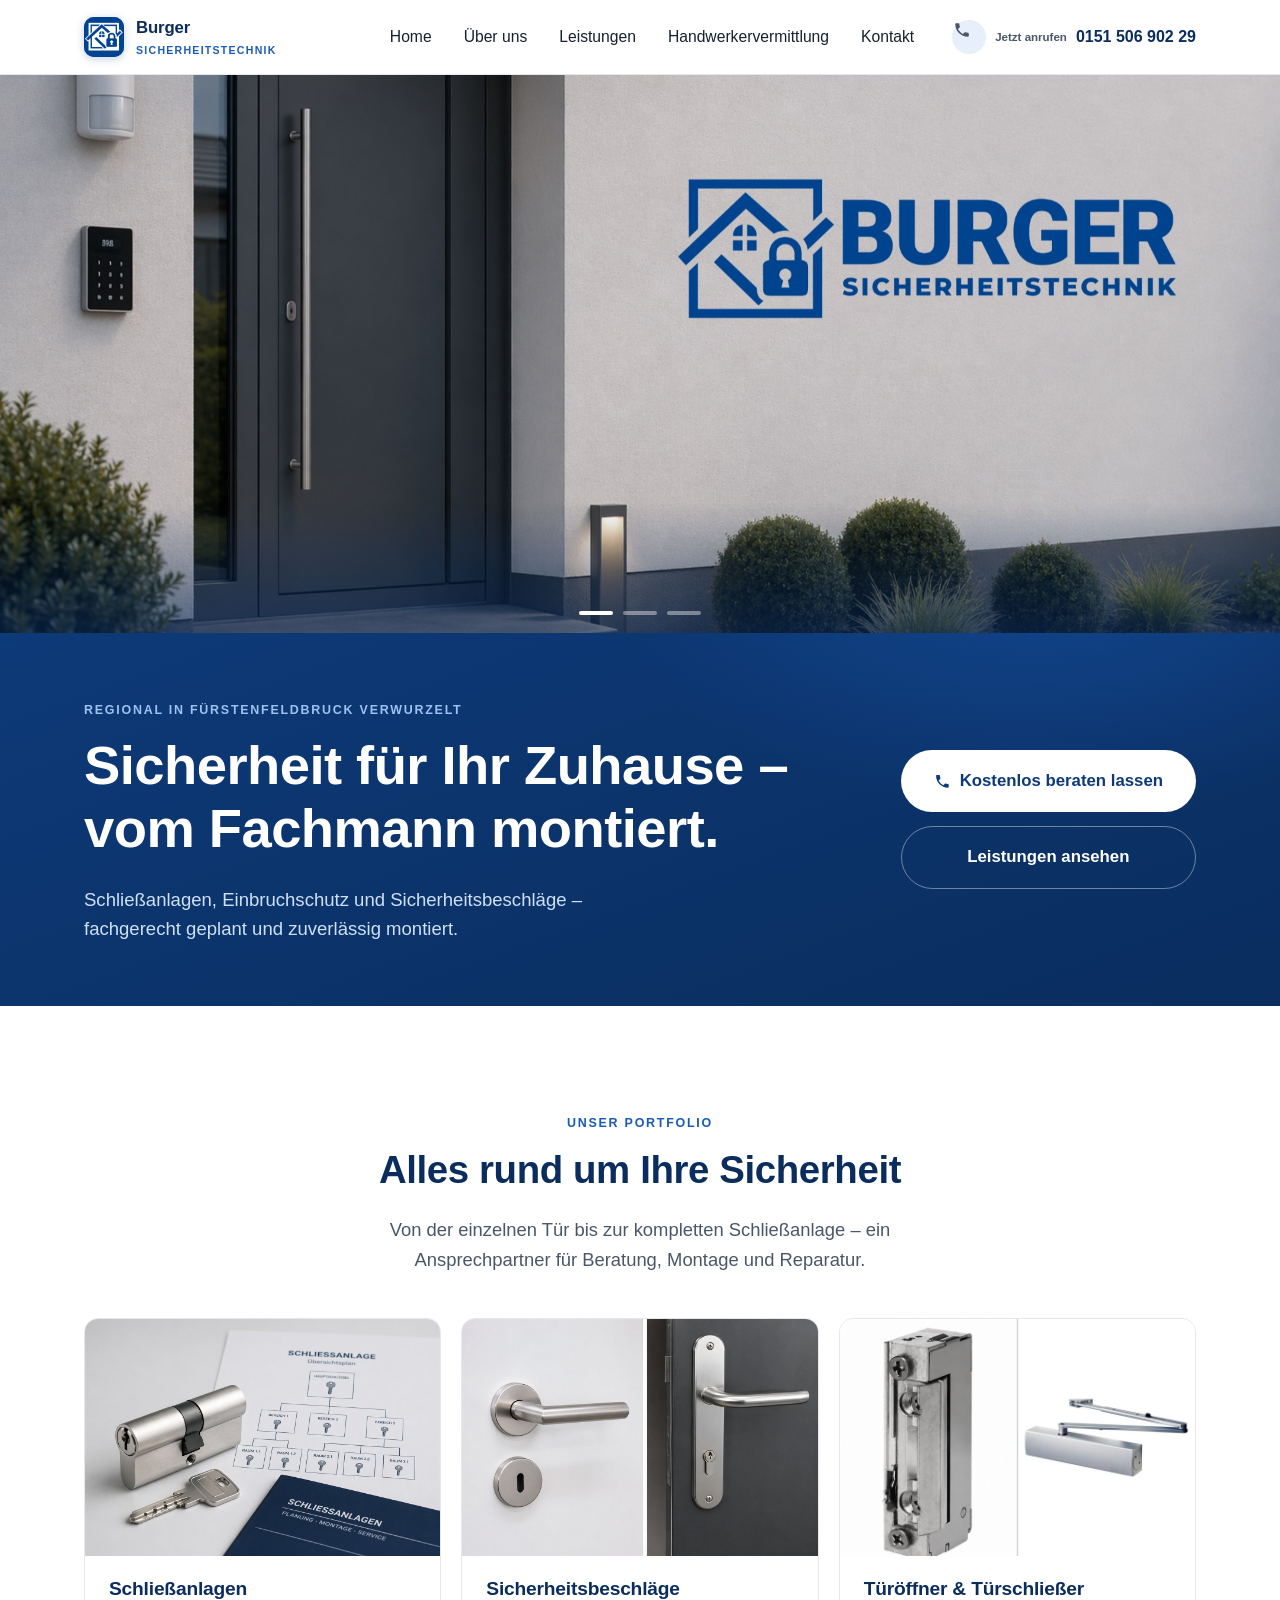
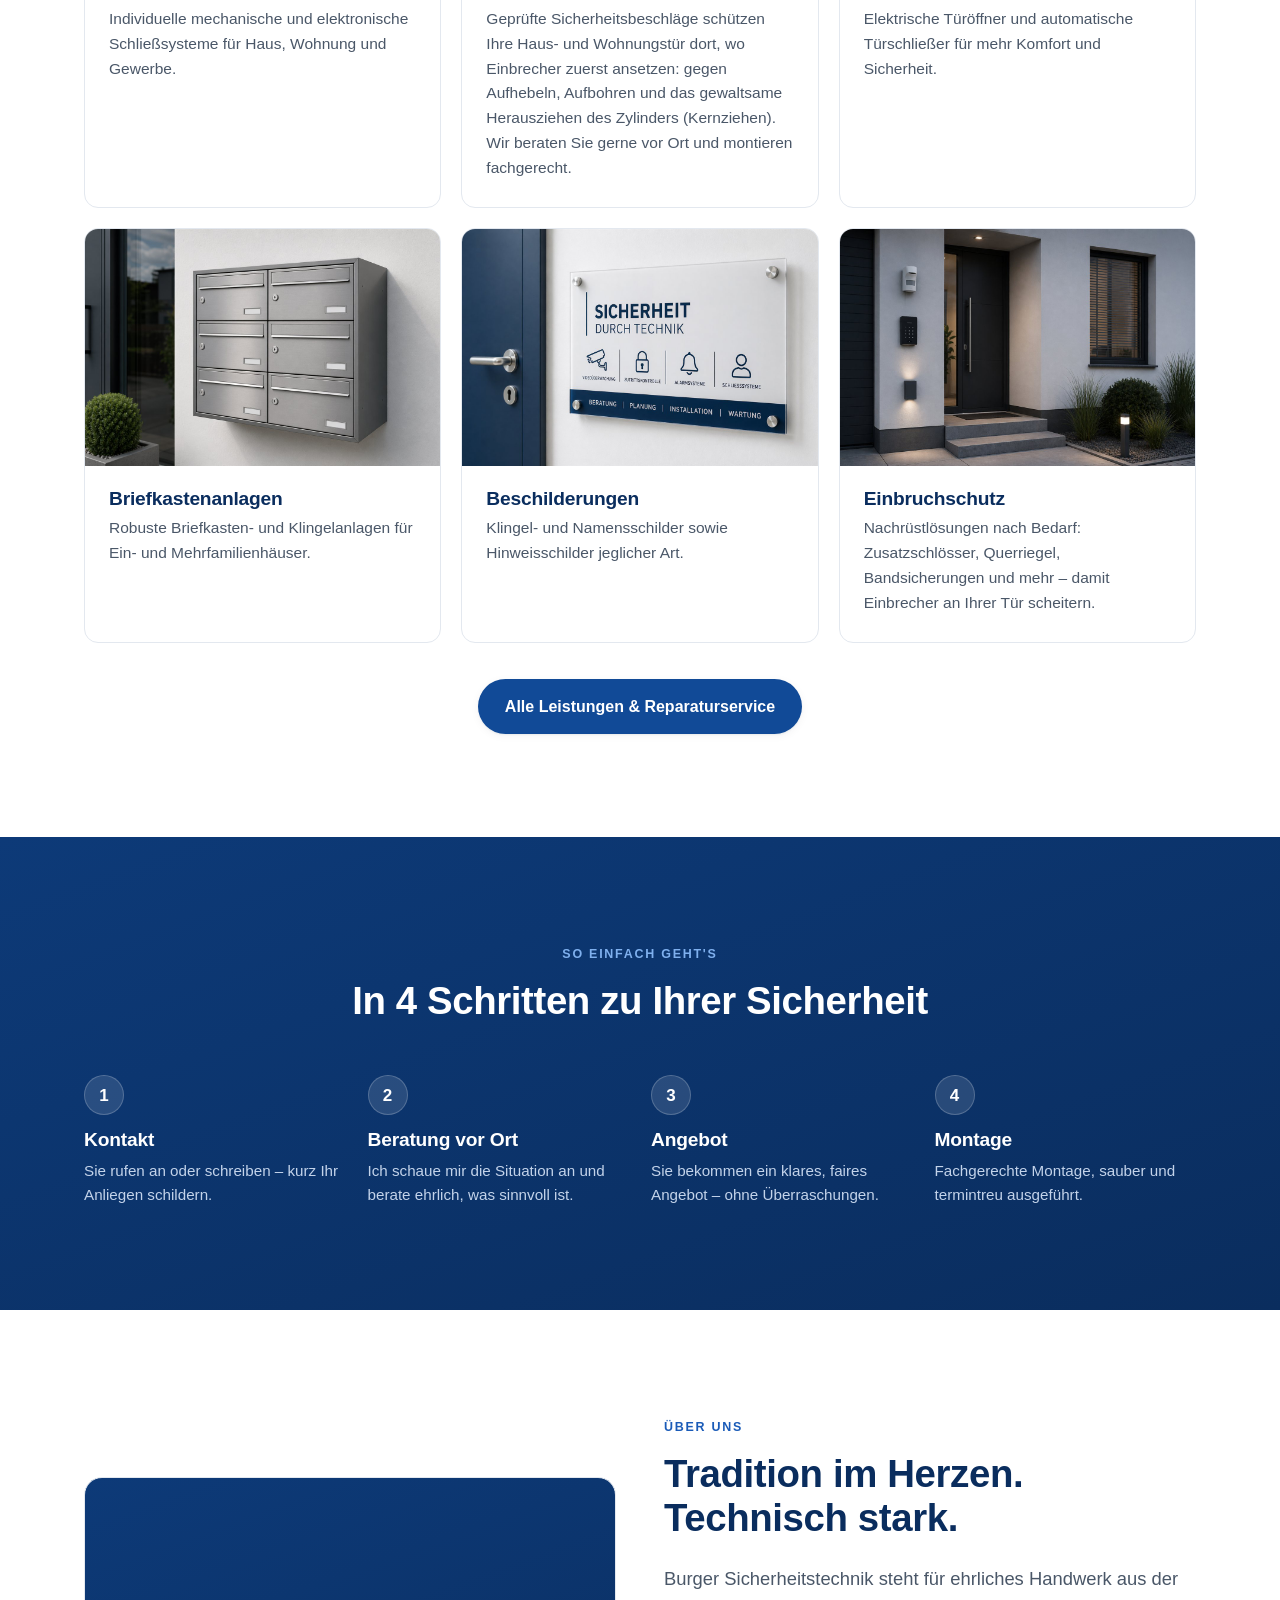
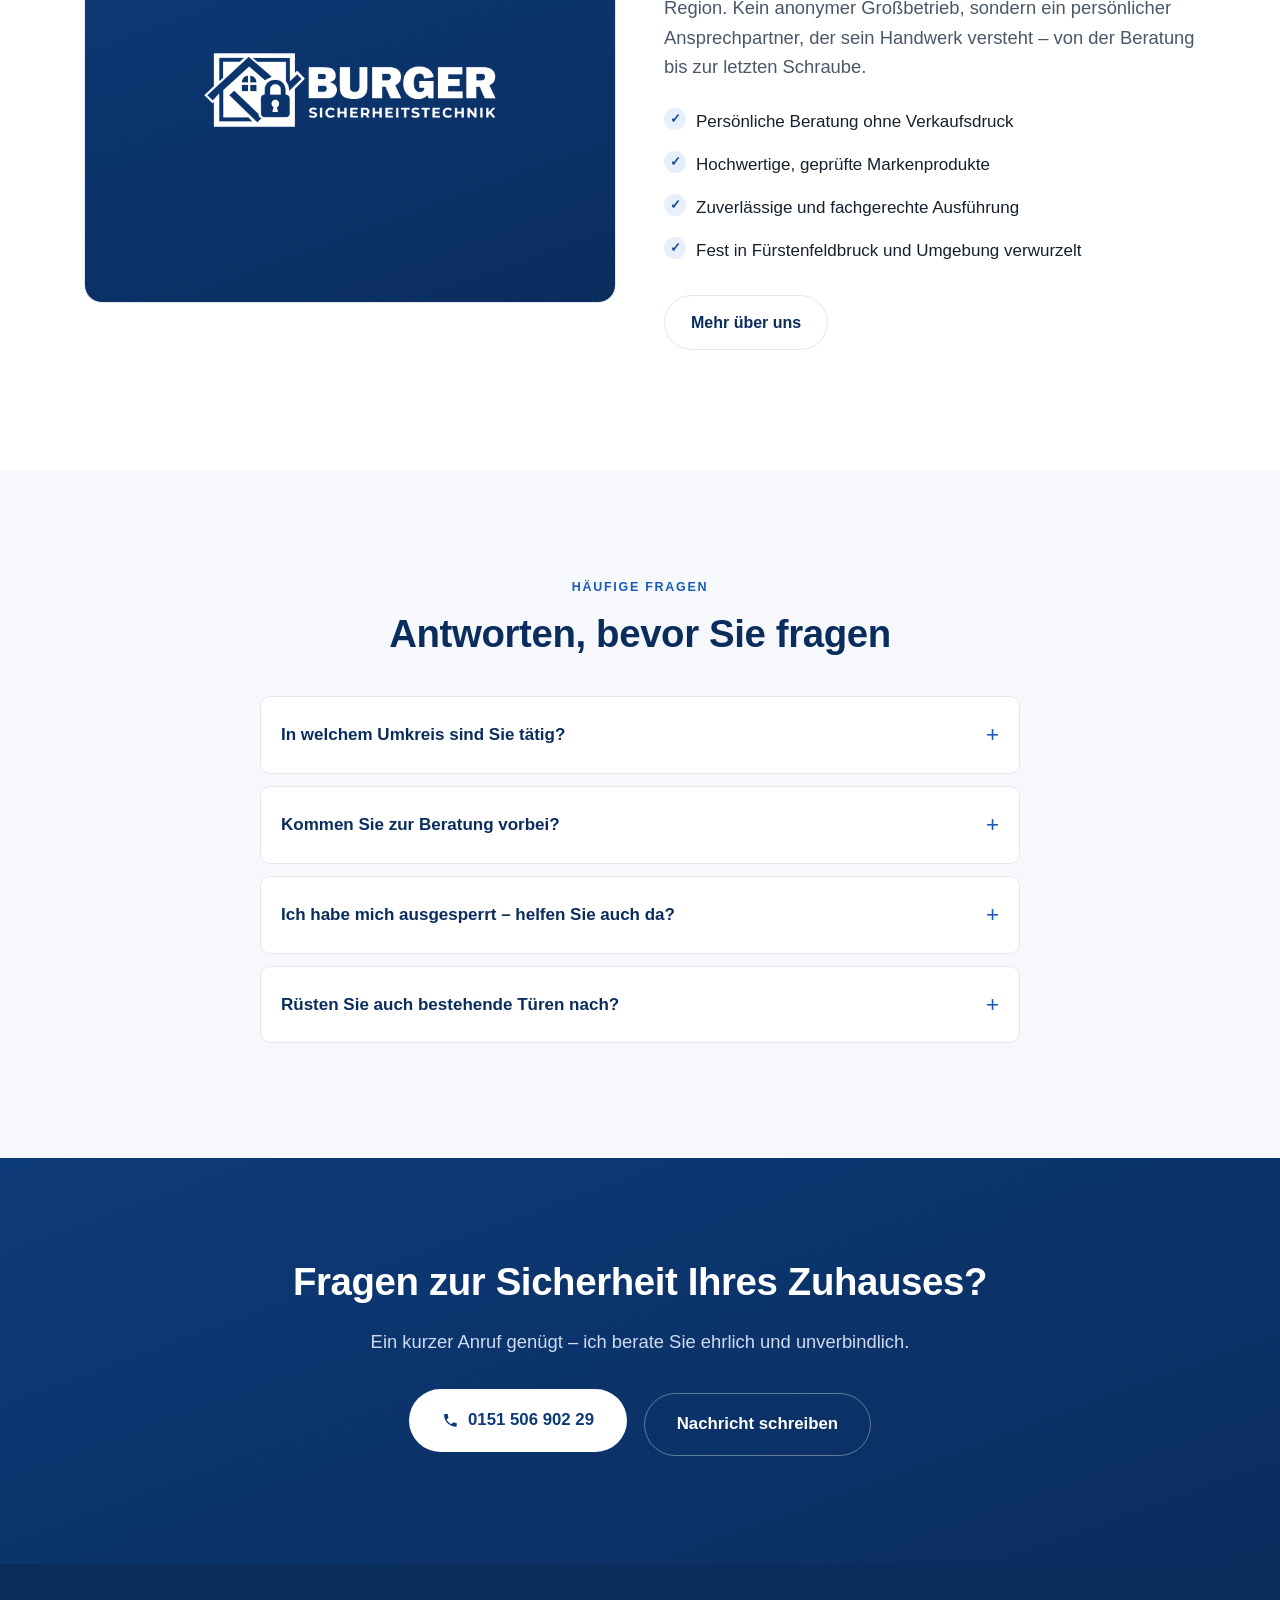
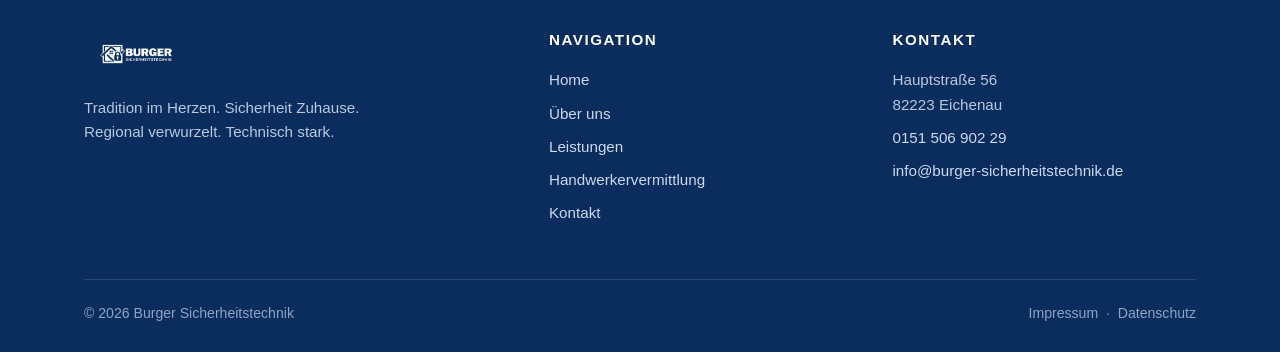
==== index.html @ 75fb3bda "CSS-Cache-Buster (?v=2) auf allen Seiten; ungenutzte Mobil-Hero-Crops entfernt Co-Authored-By: Claud" ====
<!doctype html>
<html lang="de">
<head>
  <meta charset="utf-8">
  <meta name="viewport" content="width=device-width, initial-scale=1">
  <title>Burger Sicherheitstechnik – Schließanlagen &amp; Einbruchschutz in Fürstenfeldbruck</title>
  <meta name="description" content="Ihr Fachbetrieb für Sicherheitstechnik in Fürstenfeldbruck & Umgebung: Schließanlagen, Sicherheitsbeschläge, Einbruchschutz, Türöffner, Briefkästen. Fachgerechte Montage & Reparatur.">
  <link rel="stylesheet" href="css/style.css?v=2">
  <link rel="icon" href="img/favicon.svg" type="image/svg+xml">
  <link rel="apple-touch-icon" href="img/logo/logo-cropped.jpg">

  <!-- Lokales SEO: Google versteht so, dass es ein Handwerksbetrieb in Eichenau ist -->
  <script type="application/ld+json">
  {
    "@context": "https://schema.org",
    "@type": "Locksmith",
    "name": "Burger Sicherheitstechnik",
    "image": "https://burger-sicherheitstechnik.de/img/logo/logo-cropped.jpg",
    "url": "https://burger-sicherheitstechnik.de",
    "telephone": "+4915150690229",
    "email": "info@burger-sicherheitstechnik.de",
    "address": {
      "@type": "PostalAddress",
      "streetAddress": "Hauptstraße 56",
      "postalCode": "82223",
      "addressLocality": "Eichenau",
      "addressRegion": "Bayern",
      "addressCountry": "DE"
    },
    "areaServed": "Eichenau, Fürstenfeldbruck, München-West",
    "description": "Fachbetrieb für Sicherheitstechnik, Schließanlagen und Einbruchschutz."
  }
  </script>
</head>
<body>

<!-- ===================== HEADER ===================== -->
<header class="header">
  <div class="wrap header__inner">
    <a href="index.html" class="brand" aria-label="Burger Sicherheitstechnik – Startseite">
      <span class="brand__mark"><img src="img/logo/logo-cropped.jpg" alt="" width="40" height="40"></span>
      <span>Burger<small>Sicherheitstechnik</small></span>
    </a>

    <nav class="nav" id="nav">
      <a href="index.html">Home</a>
      <a href="ueber-uns.html">Über uns</a>
      <a href="leistungen.html">Leistungen</a>
      <a href="handwerkervermittlung.html">Handwerkervermittlung</a>
      <a href="kontakt.html">Kontakt</a>
    </nav>

    <div class="header__cta">
      <a href="tel:+4915150690229" class="phone">
        <span class="phone__ico"><svg viewBox="0 0 24 24" width="1em" height="1em" fill="currentColor" aria-hidden="true" style="vertical-align:-.14em"><path d="M6.6 10.8c1.4 2.8 3.8 5.1 6.6 6.6l2.2-2.2c.3-.3.7-.4 1-.2 1.1.4 2.3.6 3.6.6.6 0 1 .4 1 1V20c0 .6-.4 1-1 1C10.6 21 3 13.4 3 4c0-.6.4-1 1-1h3.5c.6 0 1 .4 1 1 0 1.2.2 2.4.6 3.6.1.4 0 .8-.2 1L6.6 10.8z"/></svg></span>
        <span>Jetzt anrufen<br></span>
        <span style="color:var(--blue-900);font-size:1rem;">0151 506 902 29</span>
      </a>
      <button class="burger" id="burger" aria-label="Menü öffnen" aria-expanded="false">
        <span></span><span></span><span></span>
      </button>
    </div>
  </div>
</header>

<!-- ===================== HERO: Bild-Band (volle Breite) + blauer Balken ===================== -->
<section class="hero-band" aria-label="Sicherheitstechnik – Bildergalerie">
  <div class="hero-slider">
    <div class="hero-slider__track">
      <div class="hero-slider__slide hero-slider__slide--1 is-active" role="img" aria-label="Moderne Haustür mit Alarmanlage und Zugangscode"></div>
      <div class="hero-slider__slide hero-slider__slide--2" role="img" aria-label="Sicherheit durch Technik – Zutrittskontrolle"></div>
      <div class="hero-slider__slide hero-slider__slide--3" role="img" aria-label="Überwachungskamera und Türsprechanlage am Hauseingang"></div>
    </div>
    <div class="hero-slider__dots" aria-label="Bildauswahl">
      <button class="is-active" type="button" aria-label="Bild 1 anzeigen"></button>
      <button type="button" aria-label="Bild 2 anzeigen"></button>
      <button type="button" aria-label="Bild 3 anzeigen"></button>
    </div>
  </div>
</section>

<section class="hero-bar">
  <div class="wrap hero-bar__inner">
    <div class="hero-bar__main">
      <span class="eyebrow">Regional in Fürstenfeldbruck verwurzelt</span>
      <h1>Sicherheit für Ihr Zuhause – vom Fachmann montiert.</h1>
      <p class="hero-bar__lead">Schließanlagen, Einbruchschutz und Sicherheitsbeschläge – fachgerecht geplant und zuverlässig montiert.</p>
    </div>
    <div class="hero-bar__side">
      <a href="tel:+4915150690229" class="btn btn--white btn--lg"><svg viewBox="0 0 24 24" width="1em" height="1em" fill="currentColor" aria-hidden="true" style="vertical-align:-.14em"><path d="M6.6 10.8c1.4 2.8 3.8 5.1 6.6 6.6l2.2-2.2c.3-.3.7-.4 1-.2 1.1.4 2.3.6 3.6.6.6 0 1 .4 1 1V20c0 .6-.4 1-1 1C10.6 21 3 13.4 3 4c0-.6.4-1 1-1h3.5c.6 0 1 .4 1 1 0 1.2.2 2.4.6 3.6.1.4 0 .8-.2 1L6.6 10.8z"/></svg>Kostenlos beraten lassen</a>
      <a href="leistungen.html" class="btn btn--ghost btn--lg" style="color:#fff;border-color:rgba(255,255,255,.4);">Leistungen ansehen</a>
    </div>
  </div>
</section>

<!-- ===================== LEISTUNGEN ===================== -->
<section class="section" id="leistungen">
  <div class="wrap">
    <div class="center reveal">
      <span class="eyebrow">Unser Portfolio</span>
      <h2>Alles rund um Ihre Sicherheit</h2>
      <p class="lead">Von der einzelnen Tür bis zur kompletten Schließanlage – ein Ansprechpartner für Beratung, Montage und Reparatur.</p>
    </div>

    <div class="grid grid--3 reveal-grid" style="margin-top:44px;">
      <a class="pcard" href="leistungen.html">
        <div class="pcard__media"><img src="img/produkte/schliessanlagen.jpg" alt="Schließzylinder mit Schlüssel und Schließplan" loading="lazy"></div>
        <div class="pcard__body"><h3>Schließanlagen</h3><p>Individuelle mechanische und elektronische Schließsysteme für Haus, Wohnung und Gewerbe.</p></div>
      </a>
      <a class="pcard" href="leistungen.html">
        <div class="pcard__media"><img src="img/produkte/beschlaege.jpg" alt="Geprüfter Sicherheitsbeschlag an einer Tür" loading="lazy"></div>
        <div class="pcard__body"><h3>Sicherheitsbeschläge</h3><p>Geprüfte Sicherheitsbeschläge schützen Ihre Haus- und Wohnungstür dort, wo Einbrecher zuerst ansetzen: gegen Aufhebeln, Aufbohren und das gewaltsame Herausziehen des Zylinders (Kernziehen). Wir beraten Sie gerne vor Ort und montieren fachgerecht.</p></div>
      </a>
      <a class="pcard" href="leistungen.html">
        <div class="pcard__media"><img src="img/produkte/tueroeffner.jpg?v=2" alt="Elektrischer Türöffner und Türschließer" loading="lazy"></div>
        <div class="pcard__body"><h3>Türöffner &amp; Türschließer</h3><p>Elektrische Türöffner und automatische Türschließer für mehr Komfort und Sicherheit.</p></div>
      </a>
      <a class="pcard" href="leistungen.html">
        <div class="pcard__media"><img src="img/produkte/briefkaesten.jpg" alt="Briefkastenanlage" loading="lazy"></div>
        <div class="pcard__body"><h3>Briefkastenanlagen</h3><p>Robuste Briefkasten- und Klingelanlagen für Ein- und Mehrfamilienhäuser.</p></div>
      </a>
      <a class="pcard" href="leistungen.html">
        <div class="pcard__media"><img src="img/produkte/beschilderungen.jpg" alt="Klingel- und Namensschilder" loading="lazy"></div>
        <div class="pcard__body"><h3>Beschilderungen</h3><p>Klingel- und Namensschilder sowie Hinweisschilder jeglicher Art.</p></div>
      </a>
      <a class="pcard" href="leistungen.html">
        <div class="pcard__media"><img src="img/produkte/einbruchschutz.jpg" alt="Einbruchschutz-Nachrüstung an einer Tür" loading="lazy"></div>
        <div class="pcard__body"><h3>Einbruchschutz</h3><p>Nachrüstlösungen nach Bedarf: Zusatzschlösser, Querriegel, Bandsicherungen und mehr – damit Einbrecher an Ihrer Tür scheitern.</p></div>
      </a>
    </div>

    <div class="center" style="margin-top:36px;">
      <a href="leistungen.html" class="btn btn--primary">Alle Leistungen &amp; Reparaturservice</a>
    </div>
  </div>
</section>

<!-- ===================== ABLAUF ===================== -->
<section class="section section--blue">
  <div class="wrap">
    <div class="center reveal">
      <span class="eyebrow">So einfach geht's</span>
      <h2>In 4 Schritten zu Ihrer Sicherheit</h2>
    </div>
    <div class="steps reveal-grid" style="margin-top:44px;">
      <div class="step"><div class="step__num">1</div><h3>Kontakt</h3><p>Sie rufen an oder schreiben – kurz Ihr Anliegen schildern.</p></div>
      <div class="step"><div class="step__num">2</div><h3>Beratung vor Ort</h3><p>Ich schaue mir die Situation an und berate ehrlich, was sinnvoll ist.</p></div>
      <div class="step"><div class="step__num">3</div><h3>Angebot</h3><p>Sie bekommen ein klares, faires Angebot – ohne Überraschungen.</p></div>
      <div class="step"><div class="step__num">4</div><h3>Montage</h3><p>Fachgerechte Montage, sauber und termintreu ausgeführt.</p></div>
    </div>
  </div>
</section>

<!-- ===================== ÜBER UNS TEASER ===================== -->
<section class="section">
  <div class="wrap split">
    <div class="split__media reveal" style="background:linear-gradient(160deg,#0d3a78,#0a2d5e);display:grid;place-items:center;padding:10%;"><img src="img/logo/logo.png" alt="Burger Sicherheitstechnik" style="width:100%;height:auto;max-height:100%;object-fit:contain;" loading="lazy"></div>
    <div class="reveal">
      <span class="eyebrow">Über uns</span>
      <h2>Tradition im Herzen. Technisch stark.</h2>
      <p class="lead">Burger Sicherheitstechnik steht für ehrliches Handwerk aus der Region. Kein anonymer Großbetrieb, sondern ein persönlicher Ansprechpartner, der sein Handwerk versteht – von der Beratung bis zur letzten Schraube.</p>
      <ul class="ul-check">
        <li>Persönliche Beratung ohne Verkaufsdruck</li>
        <li>Hochwertige, geprüfte Markenprodukte</li>
        <li>Zuverlässige und fachgerechte Ausführung</li>
        <li>Fest in Fürstenfeldbruck und Umgebung verwurzelt</li>
      </ul>
      <p style="margin-top:22px;"><a href="ueber-uns.html" class="btn btn--ghost">Mehr über uns</a></p>
    </div>
  </div>
</section>

<!-- ===================== FAQ ===================== -->
<section class="section section--soft">
  <div class="wrap">
    <div class="center reveal">
      <span class="eyebrow">Häufige Fragen</span>
      <h2>Antworten, bevor Sie fragen</h2>
    </div>
    <div class="faq reveal" style="margin-top:40px;">
      <details><summary>In welchem Umkreis sind Sie tätig?</summary><p>Schwerpunkt ist der Landkreis Fürstenfeldbruck sowie der Münchner Westen. Fragen Sie einfach kurz an – meist lässt sich etwas machen.</p></details>
      <details><summary>Kommen Sie zur Beratung vorbei?</summary><p>Ja. Für eine sinnvolle Empfehlung schaue ich mir die Situation gerne direkt vor Ort an. Die Erstberatung ist unverbindlich.</p></details>
      <details><summary>Ich habe mich ausgesperrt – helfen Sie auch da?</summary><p>Rufen Sie am besten direkt an, dann klären wir telefonisch, wie schnell ich helfen kann.</p></details>
      <details><summary>Rüsten Sie auch bestehende Türen nach?</summary><p>Ja, Einbruchschutz lässt sich in vielen Fällen nachrüsten – ohne die ganze Tür zu tauschen. Was passt, klären wir vor Ort.</p></details>
    </div>
  </div>
</section>

<!-- ===================== CTA BAND ===================== -->
<section class="section section--blue cta-band">
  <div class="wrap reveal">
    <h2>Fragen zur Sicherheit Ihres Zuhauses?</h2>
    <p class="lead" style="color:#cfdcf0;margin:0 auto 26px;">Ein kurzer Anruf genügt – ich berate Sie ehrlich und unverbindlich.</p>
    <a href="tel:+4915150690229" class="btn btn--white btn--lg"><svg viewBox="0 0 24 24" width="1em" height="1em" fill="currentColor" aria-hidden="true" style="vertical-align:-.14em"><path d="M6.6 10.8c1.4 2.8 3.8 5.1 6.6 6.6l2.2-2.2c.3-.3.7-.4 1-.2 1.1.4 2.3.6 3.6.6.6 0 1 .4 1 1V20c0 .6-.4 1-1 1C10.6 21 3 13.4 3 4c0-.6.4-1 1-1h3.5c.6 0 1 .4 1 1 0 1.2.2 2.4.6 3.6.1.4 0 .8-.2 1L6.6 10.8z"/></svg>0151 506 902 29</a>
    <a href="kontakt.html" class="btn btn--ghost btn--lg" style="color:#fff;border-color:rgba(255,255,255,.35);">Nachricht schreiben</a>
  </div>
</section>

<!-- ===================== FOOTER ===================== -->
<footer class="footer">
  <div class="wrap">
    <div class="footer__grid">
      <div>
        <div class="footer__brand"><img src="img/logo/logo.png" alt="Burger Sicherheitstechnik" style="height:52px;width:auto;"></div>
        <p>Tradition im Herzen. Sicherheit Zuhause.<br>Regional verwurzelt. Technisch stark.</p>
      </div>
      <div>
        <h4>Navigation</h4>
        <ul>
          <li><a href="index.html">Home</a></li>
          <li><a href="ueber-uns.html">Über uns</a></li>
          <li><a href="leistungen.html">Leistungen</a></li><li><a href="handwerkervermittlung.html">Handwerkervermittlung</a></li>
          <li><a href="kontakt.html">Kontakt</a></li>
        </ul>
      </div>
      <div>
        <h4>Kontakt</h4>
        <ul>
          <li>Hauptstraße 56<br>82223 Eichenau</li>
          <li><a href="tel:+4915150690229">0151 506 902 29</a></li>
          <li><a href="mailto:info@burger-sicherheitstechnik.de">info@burger-sicherheitstechnik.de</a></li>
        </ul>
      </div>
    </div>
    <div class="footer__bar">
      <span>© 2026 Burger Sicherheitstechnik</span>
      <span><a href="impressum.html">Impressum</a> &nbsp;·&nbsp; <a href="datenschutz.html">Datenschutz</a></span>
    </div>
  </div>
</footer>

<script src="js/main.js"></script>
</body>
</html>
---- css/style.css ----
/* =========================================================
   Burger Sicherheitstechnik – Design System
   Farbwelt: Blau (Logo), warmes Neutral, viel Ruhe
   Reine System-Schriften (kein Google Fonts -> DSGVO-sicher)
   ========================================================= */

:root {
  /* Marke */
  --blue-900: #0a2d5e;
  --blue-800: #0d3a78;
  --blue-700: #114a97;   /* Primär, nah am Logo-Blau */
  --blue-600: #1a5bb8;
  --blue-100: #e7effa;
  --blue-050: #f4f8fd;

  --ink: #16202e;        /* Fließtext */
  --ink-soft: #4a5768;   /* Sekundärtext */
  --line: #e3e8ef;       /* Trennlinien */
  --bg: #ffffff;
  --bg-soft: #f6f8fb;

  --white: #ffffff;
  --amber: #f5a623;      /* Akzent für CTA-Aufmerksamkeit (sparsam) */

  --radius: 14px;
  --radius-sm: 10px;
  --shadow-sm: 0 1px 2px rgba(16, 32, 54, .06), 0 2px 8px rgba(16, 32, 54, .05);
  --shadow-md: 0 8px 30px rgba(16, 32, 54, .10);

  --wrap: 1160px;
  --font: -apple-system, BlinkMacSystemFont, "Segoe UI", Roboto, "Helvetica Neue", Arial, sans-serif;

  --ease: cubic-bezier(.22, .61, .36, 1);
}

/* ---------- Reset / Basis ---------- */
* { box-sizing: border-box; }
html { scroll-behavior: smooth; -webkit-text-size-adjust: 100%; }
body {
  margin: 0;
  font-family: var(--font);
  color: var(--ink);
  background: var(--bg);
  line-height: 1.6;
  font-size: 17px;
  -webkit-font-smoothing: antialiased;
}
img { max-width: 100%; display: block; }
a { color: var(--blue-700); text-decoration: none; }
h1, h2, h3 { line-height: 1.15; color: var(--blue-900); font-weight: 700; letter-spacing: -.01em; }
h1 { font-size: clamp(2.1rem, 5vw, 3.4rem); margin: 0 0 .5em; }
h2 { font-size: clamp(1.6rem, 3.4vw, 2.4rem); margin: 0 0 .6em; }
h3 { font-size: 1.2rem; margin: 0 0 .4em; }
p { margin: 0 0 1em; }

.wrap { width: 100%; max-width: var(--wrap); margin: 0 auto; padding: 0 24px; }
.section { padding: clamp(56px, 8vw, 104px) 0; }
.section--soft { background: var(--bg-soft); }
.section--blue { background: linear-gradient(160deg, var(--blue-800), var(--blue-900)); color: #dfe8f5; }
.section--blue h2 { color: #fff; }

.eyebrow {
  display: inline-block;
  font-size: .78rem; font-weight: 700; letter-spacing: .14em;
  text-transform: uppercase; color: var(--blue-600);
  margin-bottom: 14px;
}
.section--blue .eyebrow { color: #7fb0ee; }
.lead { font-size: 1.15rem; color: var(--ink-soft); max-width: 60ch; }
.center { text-align: center; }
.center .lead { margin-left: auto; margin-right: auto; }

/* ---------- Buttons ---------- */
.btn {
  display: inline-flex; align-items: center; gap: .55em;
  font-weight: 600; font-size: 1rem;
  padding: 14px 26px; border-radius: 999px;
  border: 1px solid transparent; cursor: pointer;
  transition: transform .15s var(--ease), background .2s, box-shadow .2s;
  white-space: nowrap;
}
.btn:hover { transform: translateY(-2px); }
.btn--primary { background: var(--blue-700); color: #fff; box-shadow: var(--shadow-sm); }
.btn--primary:hover { background: var(--blue-800); box-shadow: var(--shadow-md); }
.btn--ghost { background: transparent; color: var(--blue-900); border-color: var(--line); }
.btn--ghost:hover { border-color: var(--blue-600); color: var(--blue-700); }
.btn--white { background: #fff; color: var(--blue-800); }
.btn--white:hover { background: #eef4fc; }
.btn--lg { padding: 17px 32px; font-size: 1.05rem; }

/* ---------- Header ---------- */
.header {
  position: sticky; top: 0; z-index: 50;
  background: rgba(255,255,255,.9);
  backdrop-filter: saturate(180%) blur(10px);
  border-bottom: 1px solid var(--line);
  transition: box-shadow .3s var(--ease), background .3s var(--ease);
}
.header.is-scrolled {
  background: rgba(255,255,255,.96);
  box-shadow: 0 6px 24px rgba(16, 32, 54, .08);
}
.header__inner {
  display: flex; align-items: center; gap: 24px;
  height: 74px;
  transition: height .3s var(--ease);
}
.header.is-scrolled .header__inner { height: 64px; }
.brand { display: flex; align-items: center; gap: 12px; font-weight: 800; color: var(--blue-900); font-size: 1.05rem; letter-spacing: -.01em; }
.brand__mark {
  width: 40px; height: 40px; border-radius: 10px;
  background: var(--blue-700); color: #fff;
  display: grid; place-items: center; font-size: 1.1rem;
  flex: none; overflow: hidden;
  box-shadow: 0 2px 8px rgba(17, 74, 151, .25);
  transition: width .3s var(--ease), height .3s var(--ease);
}
.brand__mark img { width: 100%; height: 100%; object-fit: cover; }
.header.is-scrolled .brand__mark { width: 36px; height: 36px; }
.brand small { display: block; font-weight: 600; font-size: .66rem; letter-spacing: .12em; color: var(--blue-600); text-transform: uppercase; }

.nav { display: flex; align-items: center; gap: 4px; margin-left: auto; }
.nav a {
  color: var(--ink); font-weight: 500; font-size: .98rem;
  padding: 9px 14px; border-radius: 8px;
  transition: background .15s, color .15s;
}
.nav a:hover { background: var(--blue-050); color: var(--blue-700); }

.header__cta { display: flex; align-items: center; gap: 14px; }
.phone {
  display: inline-flex; align-items: center; gap: 9px;
  font-weight: 700; color: var(--blue-900); white-space: nowrap;
}
.phone span { font-size: .72rem; font-weight: 600; color: var(--ink-soft); display: block; }
.phone__ico { width: 34px; height: 34px; border-radius: 50%; background: var(--blue-100); color: var(--blue-700); display: grid; place-items: center; flex: none; }
.phone__ico svg { width: 18px; height: 18px; display: block; transform: translate(1px, 1px); }

.burger { display: none; background: none; border: 0; padding: 8px; cursor: pointer; }
.burger span { display: block; width: 24px; height: 2px; background: var(--blue-900); margin: 5px 0; transition: .25s; }

/* ---------- Hero ---------- */
.hero { position: relative; overflow: hidden; background: var(--blue-900); color: #fff; }
.hero::before {
  content: ""; position: absolute; inset: 0;
  background:
    radial-gradient(900px 500px at 78% 20%, rgba(26,91,184,.55), transparent 60%),
    linear-gradient(160deg, #0d3a78 0%, #0a2d5e 60%, #081f42 100%);
}
.hero__inner { position: relative; display: grid; grid-template-columns: 1.05fr .95fr; gap: 48px; align-items: center; padding: clamp(56px, 8vw, 96px) 0; }
.hero h1 { color: #fff; }
.hero__lead { font-size: 1.2rem; color: #cfdcf0; max-width: 46ch; margin-bottom: 30px; }
.hero__actions { display: flex; gap: 14px; flex-wrap: wrap; }
.hero__trust { margin-top: 30px; display: flex; gap: 26px; flex-wrap: wrap; color: #b7c8e2; font-size: .92rem; }
.hero__trust b { color: #fff; display: block; font-size: 1.3rem; }
.hero__visual {
  aspect-ratio: 4/3; border-radius: 18px; background: rgba(255,255,255,.06);
  border: 1px solid rgba(255,255,255,.14);
  display: grid; place-items: center; color: #9fb6d8; text-align: center; padding: 24px;
  box-shadow: var(--shadow-md);
}

/* ---------- Leistungen Grid ---------- */
.grid { display: grid; gap: 20px; }
.grid--3 { grid-template-columns: repeat(3, 1fr); }
.grid--4 { grid-template-columns: repeat(4, 1fr); }

.card {
  background: #fff; border: 1px solid var(--line); border-radius: var(--radius);
  padding: 26px; transition: transform .18s var(--ease), box-shadow .2s, border-color .2s;
}
.card:hover { transform: translateY(-4px); box-shadow: var(--shadow-md); border-color: var(--blue-100); }
.card__ico {
  width: 48px; height: 48px; border-radius: 12px; margin-bottom: 16px;
  background: var(--blue-100); color: var(--blue-700);
  display: grid; place-items: center; font-size: 1.4rem;
}
.card p { color: var(--ink-soft); margin: 0; font-size: .97rem; }

/* ---------- Ablauf (Schritte) ---------- */
.steps { display: grid; grid-template-columns: repeat(4, 1fr); gap: 22px; counter-reset: step; }
.step { position: relative; padding-top: 8px; }
.step__num {
  width: 40px; height: 40px; border-radius: 50%; background: rgba(255,255,255,.12);
  color: #fff; display: grid; place-items: center; font-weight: 700; margin-bottom: 14px;
  border: 1px solid rgba(255,255,255,.2);
}
.step h3 { color: #fff; }
.step p { color: #c3d3ea; font-size: .95rem; margin: 0; }

/* ---------- Split (Über uns) ---------- */
.split { display: grid; grid-template-columns: 1fr 1fr; gap: 48px; align-items: center; }
.split__media { aspect-ratio: 5/4; border-radius: 18px; background: var(--blue-050); border: 1px solid var(--line); display: grid; place-items: center; color: var(--ink-soft); text-align: center; padding: 20px; }
.ul-check { list-style: none; padding: 0; margin: 18px 0 0; }
.ul-check li { padding: 8px 0 8px 32px; position: relative; }
.ul-check li::before { content: "✓"; position: absolute; left: 0; top: 8px; width: 22px; height: 22px; border-radius: 50%; background: var(--blue-100); color: var(--blue-700); display: grid; place-items: center; font-size: .8rem; font-weight: 700; }

/* ---------- FAQ ---------- */
.faq { max-width: 760px; margin: 0 auto; }
.faq details { border: 1px solid var(--line); border-radius: var(--radius-sm); padding: 4px 20px; margin-bottom: 12px; background: #fff; }
.faq summary { cursor: pointer; font-weight: 600; padding: 16px 0; list-style: none; display: flex; justify-content: space-between; align-items: center; color: var(--blue-900); }
.faq summary::-webkit-details-marker { display: none; }
.faq summary::after { content: "+"; font-size: 1.4rem; color: var(--blue-600); font-weight: 400; }
.faq details[open] summary::after { content: "–"; }
.faq details p { color: var(--ink-soft); margin: 0 0 16px; }

/* ---------- CTA Band ---------- */
.cta-band { text-align: center; }
.cta-band .btn { margin: 6px; }

/* ---------- Footer ---------- */
.footer { background: var(--blue-900); color: #b9c8e0; padding: 64px 0 28px; font-size: .95rem; }
.footer a { color: #cdd9ee; }
.footer a:hover { color: #fff; }
.footer__grid { display: grid; grid-template-columns: 1.4fr 1fr 1fr; gap: 40px; }
.footer h4 { color: #fff; font-size: .95rem; text-transform: uppercase; letter-spacing: .1em; margin: 0 0 16px; }
.footer ul { list-style: none; padding: 0; margin: 0; }
.footer li { margin-bottom: 9px; }
.footer__brand { display: flex; align-items: center; gap: 12px; margin-bottom: 16px; color: #fff; font-weight: 800; }
.footer__bar { border-top: 1px solid rgba(255,255,255,.12); margin-top: 44px; padding-top: 22px; display: flex; justify-content: space-between; flex-wrap: wrap; gap: 12px; font-size: .88rem; color: #8ea3c4; }
.footer__bar a { color: #8ea3c4; }

/* ---------- Reveal (funktioniert IMMER, endet sichtbar) ---------- */
.reveal { opacity: 0; transform: translateY(18px); transition: opacity .6s var(--ease), transform .6s var(--ease); }
.reveal.is-in { opacity: 1; transform: none; }

/* Gestaffelte Reveal-Animation für Karten-Grids (Kinder nacheinander) */
.reveal-grid > * { opacity: 0; transform: translateY(20px); transition: opacity .6s var(--ease), transform .6s var(--ease); }
.reveal-grid.is-in > * { opacity: 1; transform: none; }
.reveal-grid.is-in > *:nth-child(2) { transition-delay: .07s; }
.reveal-grid.is-in > *:nth-child(3) { transition-delay: .14s; }
.reveal-grid.is-in > *:nth-child(4) { transition-delay: .21s; }
.reveal-grid.is-in > *:nth-child(5) { transition-delay: .28s; }
.reveal-grid.is-in > *:nth-child(6) { transition-delay: .35s; }
.reveal-grid.is-in > *:nth-child(7) { transition-delay: .42s; }

@media (prefers-reduced-motion: reduce) {
  .reveal, .reveal-grid > * { opacity: 1; transform: none; transition: none; }
}

/* ---------- Mobile ---------- */
@media (max-width: 900px) {
  .hero__inner, .split { grid-template-columns: 1fr; }
  .hero__visual { order: -1; }
  .grid--3, .grid--4, .steps { grid-template-columns: 1fr 1fr; }
  .footer__grid { grid-template-columns: 1fr 1fr; }
}
@media (max-width: 720px) {
  .nav, .header__cta .phone span { display: none; }
  .burger { display: block; }
  .nav {
    position: fixed; inset: 74px 0 auto 0; flex-direction: column; align-items: stretch;
    background: #fff; border-bottom: 1px solid var(--line); padding: 12px 16px;
    box-shadow: var(--shadow-md); gap: 2px; transform: translateY(-140%); transition: transform .3s var(--ease);
  }
  .nav.is-open { display: flex; transform: none; }
  .nav a { padding: 14px; font-size: 1.05rem; }
  .grid--3, .grid--4, .steps, .footer__grid { grid-template-columns: 1fr; }
  body { font-size: 16px; }
}

/* =========================================================
   HERO-SLIDESHOW  (Vollbild, Ken-Burns + sanftes Crossfade)
   ========================================================= */
.hero-slider {
  position: relative; overflow: hidden;
  height: min(86vh, 760px); min-height: 500px;
  background: var(--blue-900);
}
.hero-slider__track { position: absolute; inset: 0; }
.hero-slider__slide {
  position: absolute; inset: 0;
  background-size: cover; background-position: center;
  opacity: 0; transform: scale(1.08);
  transition: opacity 1.2s var(--ease);
  will-change: opacity, transform;
}
.hero-slider__slide.is-active {
  opacity: 1;
  animation: kenburns 8s var(--ease) forwards;
}
@keyframes kenburns { from { transform: scale(1.08); } to { transform: scale(1); } }
/* Hero-Bilder (Desktop): Querformat mit Logo */
.hero-slider__slide--1 { background-image: url('../img/slider/slide-1.jpg'); }
.hero-slider__slide--2 { background-image: url('../img/slider/slide-2.jpg'); }
.hero-slider__slide--3 { background-image: url('../img/slider/slide-3.jpg'); }

/* Scrim: oben leicht, unten kräftiger -> Text unten immer lesbar */
.hero-slider__scrim {
  position: absolute; inset: 0; z-index: 1;
  background:
    linear-gradient(180deg, rgba(8,25,55,.24) 0%, rgba(8,25,55,.10) 45%, rgba(8,25,55,.40) 100%),
    linear-gradient(90deg, rgba(8,25,55,.22) 0%, rgba(8,25,55,0) 42%, rgba(8,25,55,.30) 100%);
}
.hero-slider__inner {
  position: relative; z-index: 2; height: 100%;
  display: flex; align-items: flex-end;
  padding-bottom: clamp(40px, 6vw, 76px);
  padding-top: clamp(24px, 5vw, 48px);
}
.hero-slider__content {
  max-width: 620px; color: #fff;
  padding: clamp(26px, 3vw, 44px);
  border-radius: 22px;
  background: linear-gradient(135deg, rgba(9,24,48,.64), rgba(9,24,48,.44));
  -webkit-backdrop-filter: blur(10px) saturate(120%);
  backdrop-filter: blur(10px) saturate(120%);
  border: 1px solid rgba(255,255,255,.10);
  box-shadow: 0 24px 60px rgba(0,0,0,.30);
}
.hero-slider__content h1 { color: #fff; }
.hero-slider__content .hero__lead { color: #eaf1fb; }

/* Navigations-Punkte */
.hero-slider__dots {
  position: absolute; z-index: 3; left: 0; right: 0; bottom: 20px;
  display: flex; gap: 10px; justify-content: center;
}
.hero-slider__dots button {
  width: 34px; height: 4px; border-radius: 999px; border: 0; padding: 0;
  background: rgba(255,255,255,.4); cursor: pointer;
  transition: background .3s, transform .3s;
}
.hero-slider__dots button:hover { background: rgba(255,255,255,.7); }
.hero-slider__dots button.is-active { background: #fff; }

/* Einheitliches Marken-Logo rechts (liegt über allen Slides, wie Slide 1) */
.hero-slider__brand {
  position: absolute; z-index: 2; top: 24%;
  right: clamp(24px, 5vw, 72px);
  display: flex; align-items: center; gap: 16px;
  pointer-events: none;
}
.hero-slider__brand img {
  width: clamp(58px, 6.5vw, 86px); height: auto; border-radius: 15px;
  box-shadow: 0 8px 24px rgba(0,0,0,.32);
}
.hero-slider__brand .wm { line-height: 1; text-shadow: 0 2px 12px rgba(0,0,0,.55); }
.hero-slider__brand .wm b {
  display: block; color: #fff; font-weight: 800;
  font-size: clamp(1.7rem, 3vw, 2.5rem); letter-spacing: .02em;
}
.hero-slider__brand .wm i {
  display: block; font-style: normal; color: #cfe0f6;
  font-size: clamp(.62rem, .95vw, .8rem); font-weight: 600;
  letter-spacing: .26em; margin-top: .4em;
}
@media (max-width: 900px) { .hero-slider__brand { display: none; } }

/* =========================================================
   HERO-SPLIT  (Text links im blauen Kasten, Slides klar rechts)
   ========================================================= */
.hero-split {
  background: var(--bg); padding: clamp(20px, 3vw, 40px) 0;
  min-height: calc(100svh - 74px);
  display: flex; align-items: stretch;
}
.hero-split__inner {
  width: 100%;
  display: grid; grid-template-columns: 1fr 1.08fr;
  gap: clamp(18px, 2.4vw, 32px); align-items: stretch;
}
.hero-split__text {
  background: linear-gradient(160deg, var(--blue-800), var(--blue-900));
  color: #fff; border-radius: 24px;
  padding: clamp(30px, 4vw, 56px);
  box-shadow: var(--shadow-md);
  position: relative; overflow: hidden;
}
.hero-split__text::before {
  content: ""; position: absolute; inset: 0; pointer-events: none;
  background: radial-gradient(600px 380px at 88% 8%, rgba(26,91,184,.45), transparent 62%);
}
.hero-split__text > * { position: relative; }
.hero-split__text h1 { color: #fff; }
.hero-split__text .eyebrow { color: #9cc2f0; }
.hero-split__text .hero__lead { color: #cfe0f6; max-width: none; }
.hero-split__text .hero__trust { color: #b7c8e2; }
.hero-split__text .hero__trust b { color: #fff; }

.hero-split__media {
  position: relative; min-height: 380px;
  border-radius: 24px; overflow: hidden;
  box-shadow: var(--shadow-md); background: var(--blue-900);
}
.hero-split__media .hero-slider {
  position: absolute; inset: 0; height: 100%; min-height: 0;
}
/* dezenter Verlauf unten, damit die weißen Punkte immer sichtbar sind */
.hero-split__media::after {
  content: ""; position: absolute; left: 0; right: 0; bottom: 0; height: 90px;
  background: linear-gradient(transparent, rgba(8,25,55,.42)); pointer-events: none; z-index: 1;
}
.hero-split__media .hero-slider__dots { z-index: 2; }

@media (max-width: 900px) {
  .hero-split { min-height: 0; display: block; }
  .hero-split__inner { grid-template-columns: 1fr; }
  .hero-split__media { aspect-ratio: 16 / 11; min-height: 0; }
}

/* =========================================================
   HERO – Full-Bleed Bild-Band oben + blauer Balken darunter
   ========================================================= */
.hero-band {
  position: relative; width: 100%;
  height: clamp(420px, 62vh, 660px);
  overflow: hidden; background: var(--blue-900);
}
.hero-band .hero-slider {
  position: absolute; inset: 0; height: 100%; min-height: 0;
}
/* weicher Übergang ins blaue Band unten */
.hero-band::after {
  content: ""; position: absolute; left: 0; right: 0; bottom: 0; height: 130px;
  background: linear-gradient(transparent, rgba(10,45,94,.60)); pointer-events: none; z-index: 1;
}
.hero-band .hero-slider__dots { z-index: 2; bottom: 18px; }

.hero-bar {
  background: linear-gradient(160deg, var(--blue-800), var(--blue-900));
  color: #fff; position: relative; overflow: hidden;
}
.hero-bar::before {
  content: ""; position: absolute; inset: 0; pointer-events: none;
  background: radial-gradient(720px 360px at 82% -10%, rgba(26,91,184,.40), transparent 60%);
}
.hero-bar__inner {
  position: relative;
  display: grid; grid-template-columns: 1.35fr auto;
  gap: clamp(24px, 4vw, 56px); align-items: center;
  padding-top: clamp(36px, 5vw, 62px); padding-bottom: clamp(36px, 5vw, 62px);
}
.hero-bar__main .eyebrow { color: #9cc2f0; }
.hero-bar__main h1 { color: #fff; margin: 0 0 .45em; }
.hero-bar__lead { color: #cfe0f6; font-size: 1.16rem; max-width: 56ch; margin: 0; }
.hero-bar__side { display: flex; flex-direction: column; gap: 14px; align-items: stretch; }
.hero-bar__side .btn { justify-content: center; }
.hero-bar__trust {
  display: flex; gap: 30px; flex-wrap: wrap; margin-top: 26px;
  color: #b7c8e2; font-size: .92rem;
}
.hero-bar__trust b { color: #fff; display: block; font-size: 1.25rem; }

@media (max-width: 820px) {
  /* Handy: kein Hero-Bild – Seite startet direkt mit dem blauen Abschnitt */
  .hero-band { display: none; }
  .hero-bar__inner { grid-template-columns: 1fr; gap: 24px; }
  .hero-bar__side { align-items: stretch; }
}

/* =========================================================
   PRODUKT-KARTEN mit echtem Foto
   ========================================================= */
.pcard {
  background: #fff; border: 1px solid var(--line); border-radius: var(--radius);
  overflow: hidden; display: flex; flex-direction: column;
  transition: transform .22s var(--ease), box-shadow .25s, border-color .25s;
}
.pcard:hover { transform: translateY(-6px); box-shadow: var(--shadow-md); border-color: var(--blue-100); }
.pcard__media {
  position: relative; aspect-ratio: 3 / 2; overflow: hidden; background: var(--blue-050);
}
.pcard__media img {
  width: 100%; height: 100%; object-fit: cover;
  transition: transform .6s var(--ease);
}
.pcard:hover .pcard__media img { transform: scale(1.06); }
.pcard__badge {
  position: absolute; top: 12px; left: 12px; z-index: 2;
  width: 40px; height: 40px; border-radius: 11px;
  background: rgba(255,255,255,.92); backdrop-filter: blur(4px);
  display: grid; place-items: center; font-size: 1.25rem;
  box-shadow: var(--shadow-sm);
}
.pcard__body { padding: 22px 24px 26px; display: flex; flex-direction: column; flex: 1; }
.pcard__body h3 { margin-bottom: .35em; }
.pcard__body p { color: var(--ink-soft); margin: 0; font-size: .97rem; }

/* Bild-Media im Split (Über-uns / Teaser) */
.split__media.has-img { padding: 0; overflow: hidden; background: var(--blue-050); }
.split__media.has-img img { width: 100%; height: 100%; object-fit: cover; }

/* =========================================================
   MOBILE-ANPASSUNGEN für neue Komponenten
   ========================================================= */
@media (max-width: 900px) {
  .hero-slider { height: auto; min-height: 0; }
  .hero-slider__slide { position: absolute; }
}
@media (max-width: 720px) {
  .hero-slider { min-height: 0; }
  .hero-slider__content .hero__lead { max-width: none; }
}
@media (prefers-reduced-motion: reduce) {
  .hero-slider__slide { transition: opacity .3s linear; transform: none; }
  .hero-slider__slide.is-active { animation: none; transform: none; }
  .pcard:hover .pcard__media img { transform: none; }
}
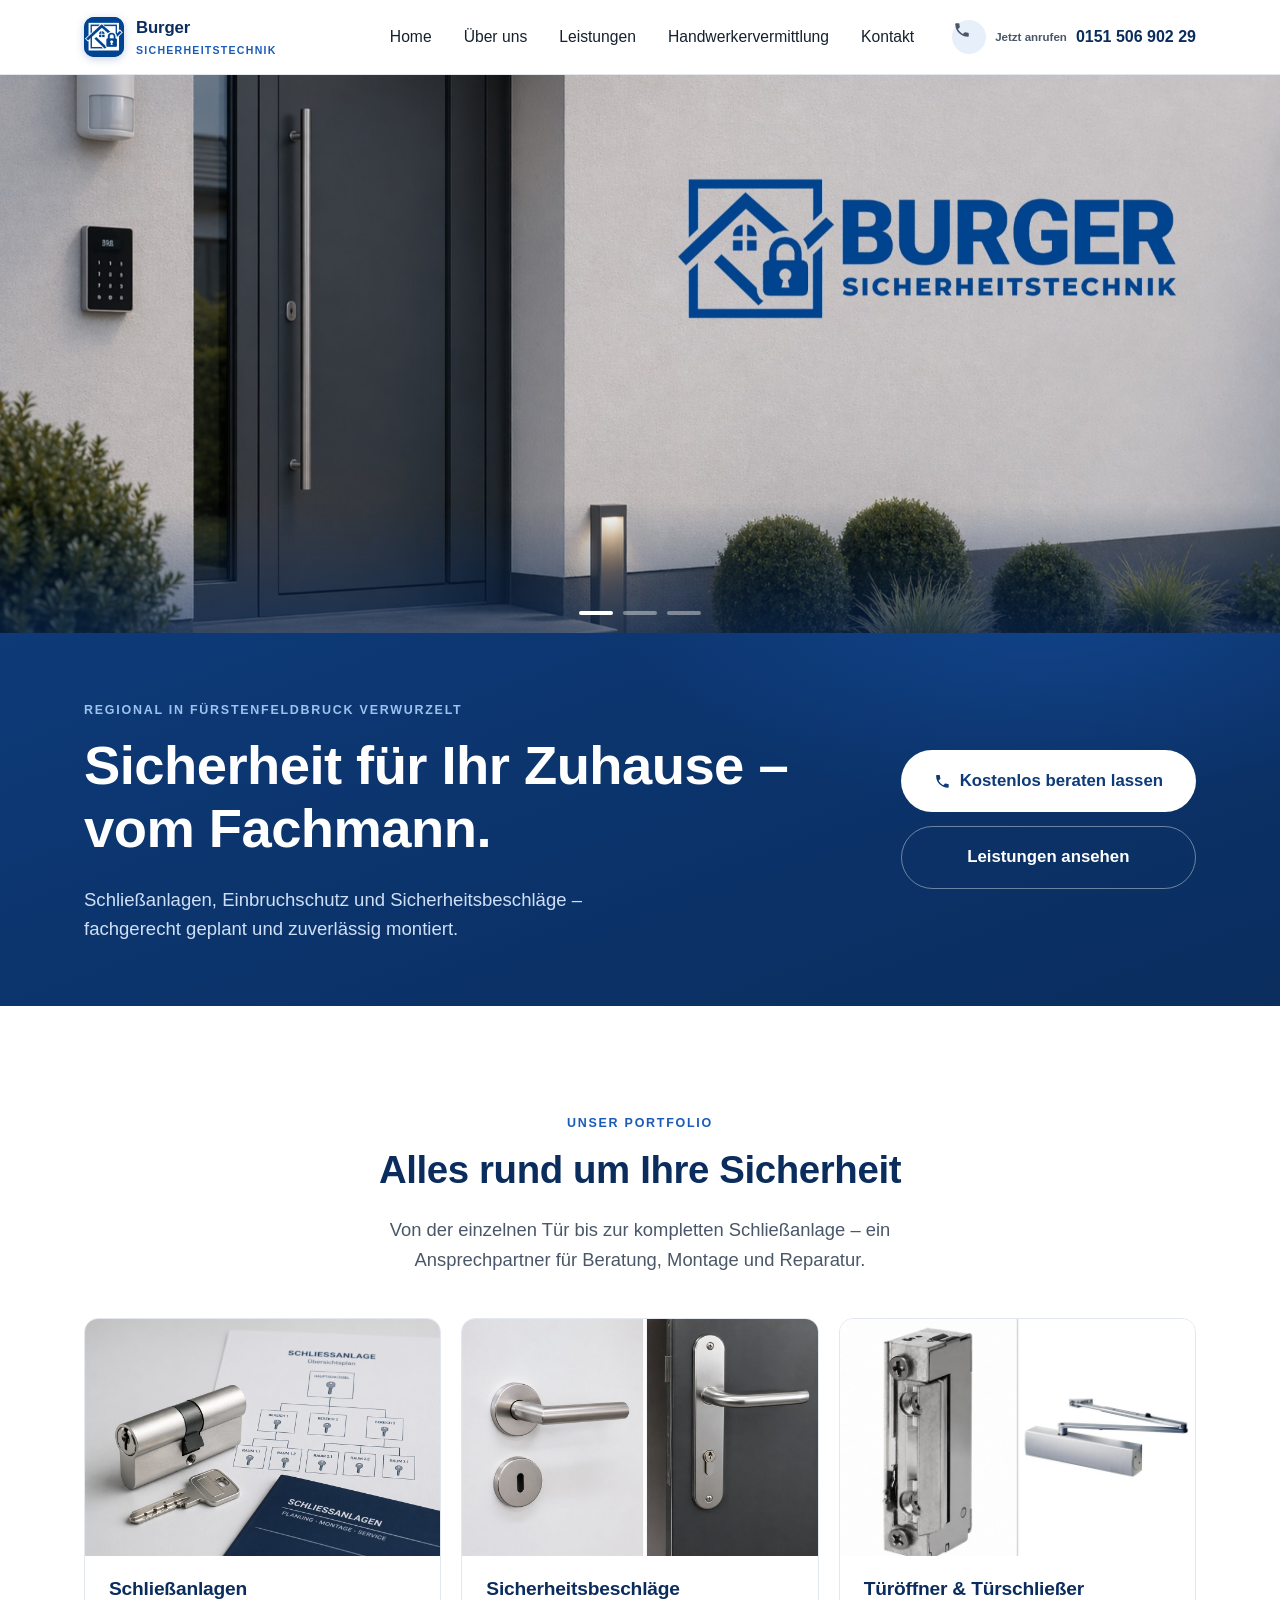
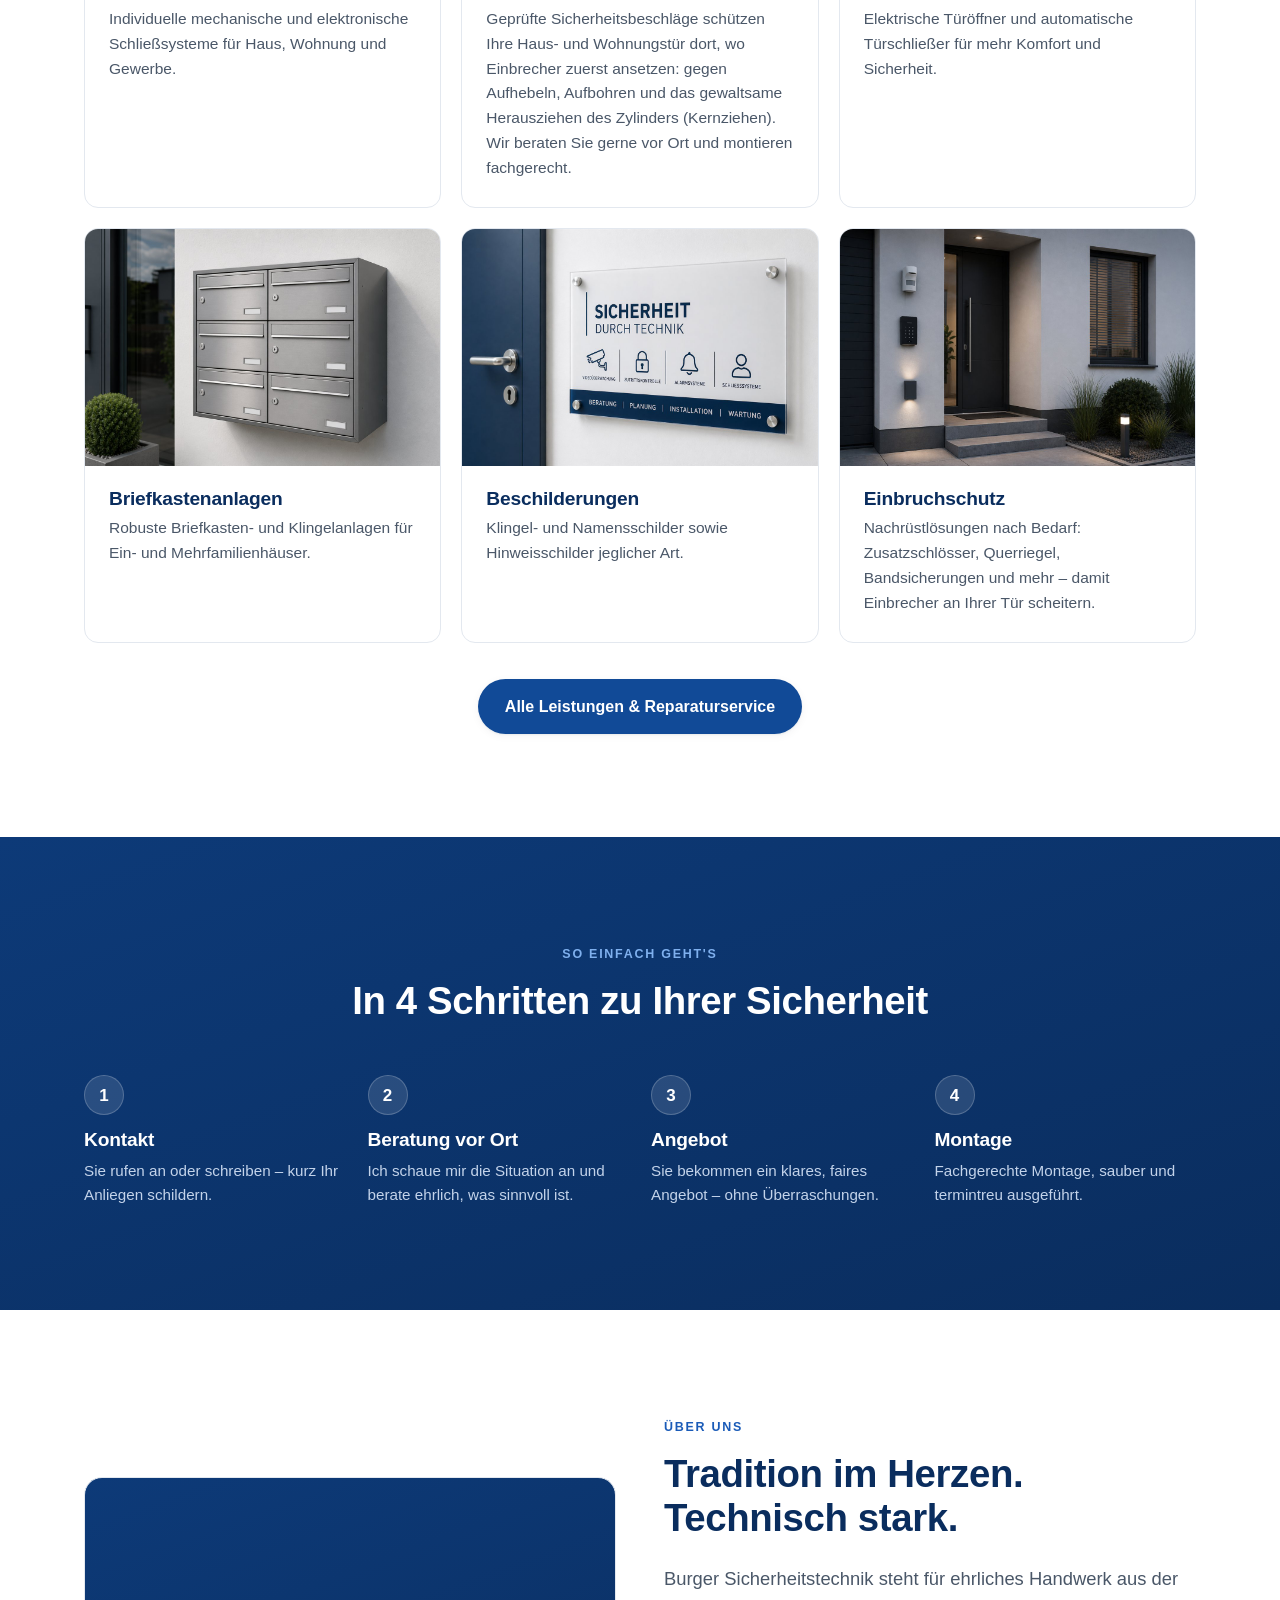
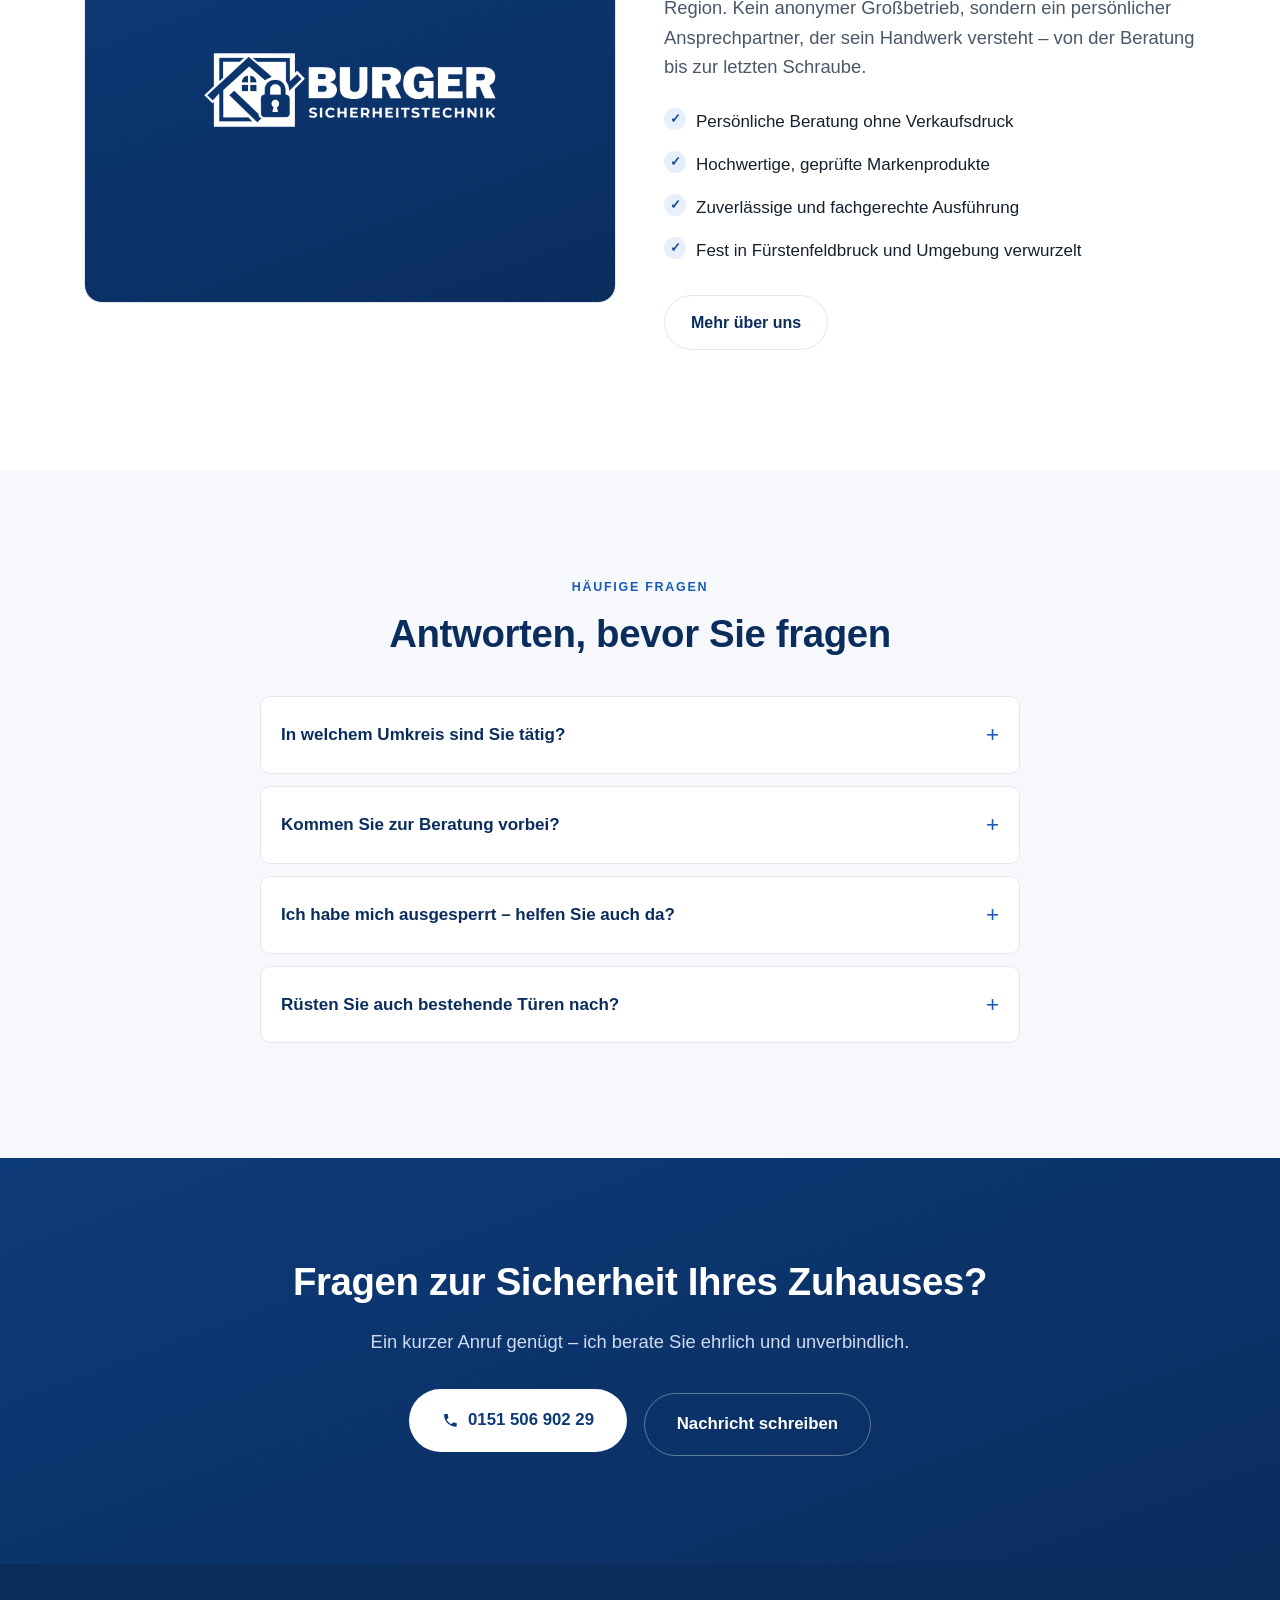
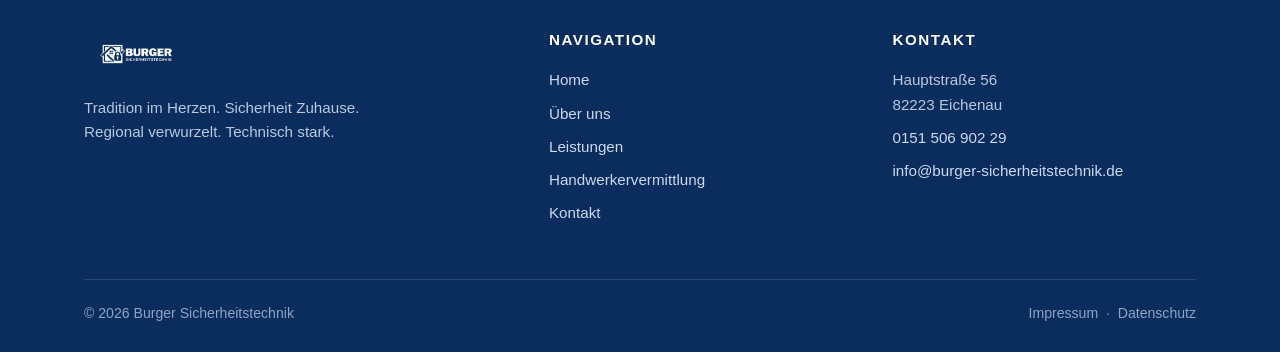
==== commit c9449d56: "Hero-Überschrift: "montiert" entfernt (jetzt "…vom Fachmann.") Co-Authored-By: Claude Opus 4.8 (1M c" ====
--- a/index.html
+++ b/index.html
@@ -83,7 +83,7 @@
   <div class="wrap hero-bar__inner">
     <div class="hero-bar__main">
       <span class="eyebrow">Regional in Fürstenfeldbruck verwurzelt</span>
-      <h1>Sicherheit für Ihr Zuhause – vom Fachmann montiert.</h1>
+      <h1>Sicherheit für Ihr Zuhause – vom Fachmann.</h1>
       <p class="hero-bar__lead">Schließanlagen, Einbruchschutz und Sicherheitsbeschläge – fachgerecht geplant und zuverlässig montiert.</p>
     </div>
     <div class="hero-bar__side">
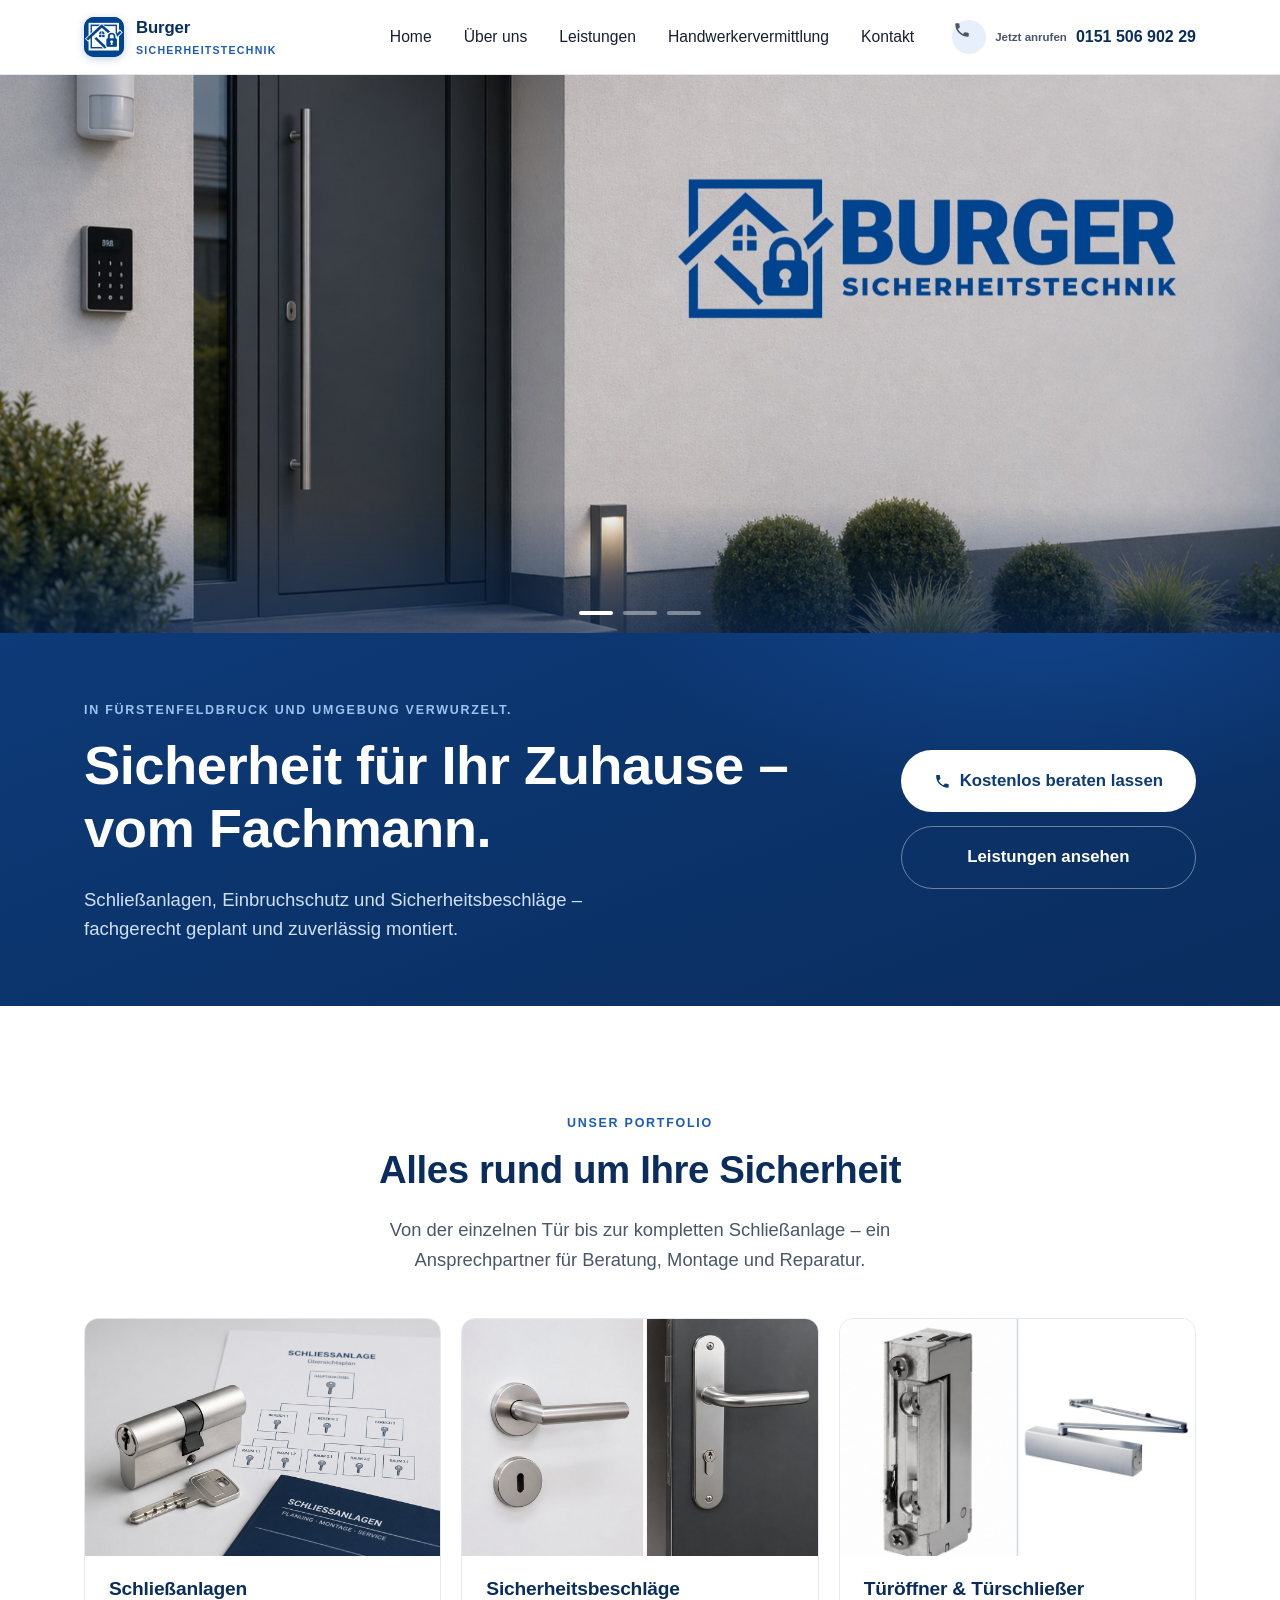
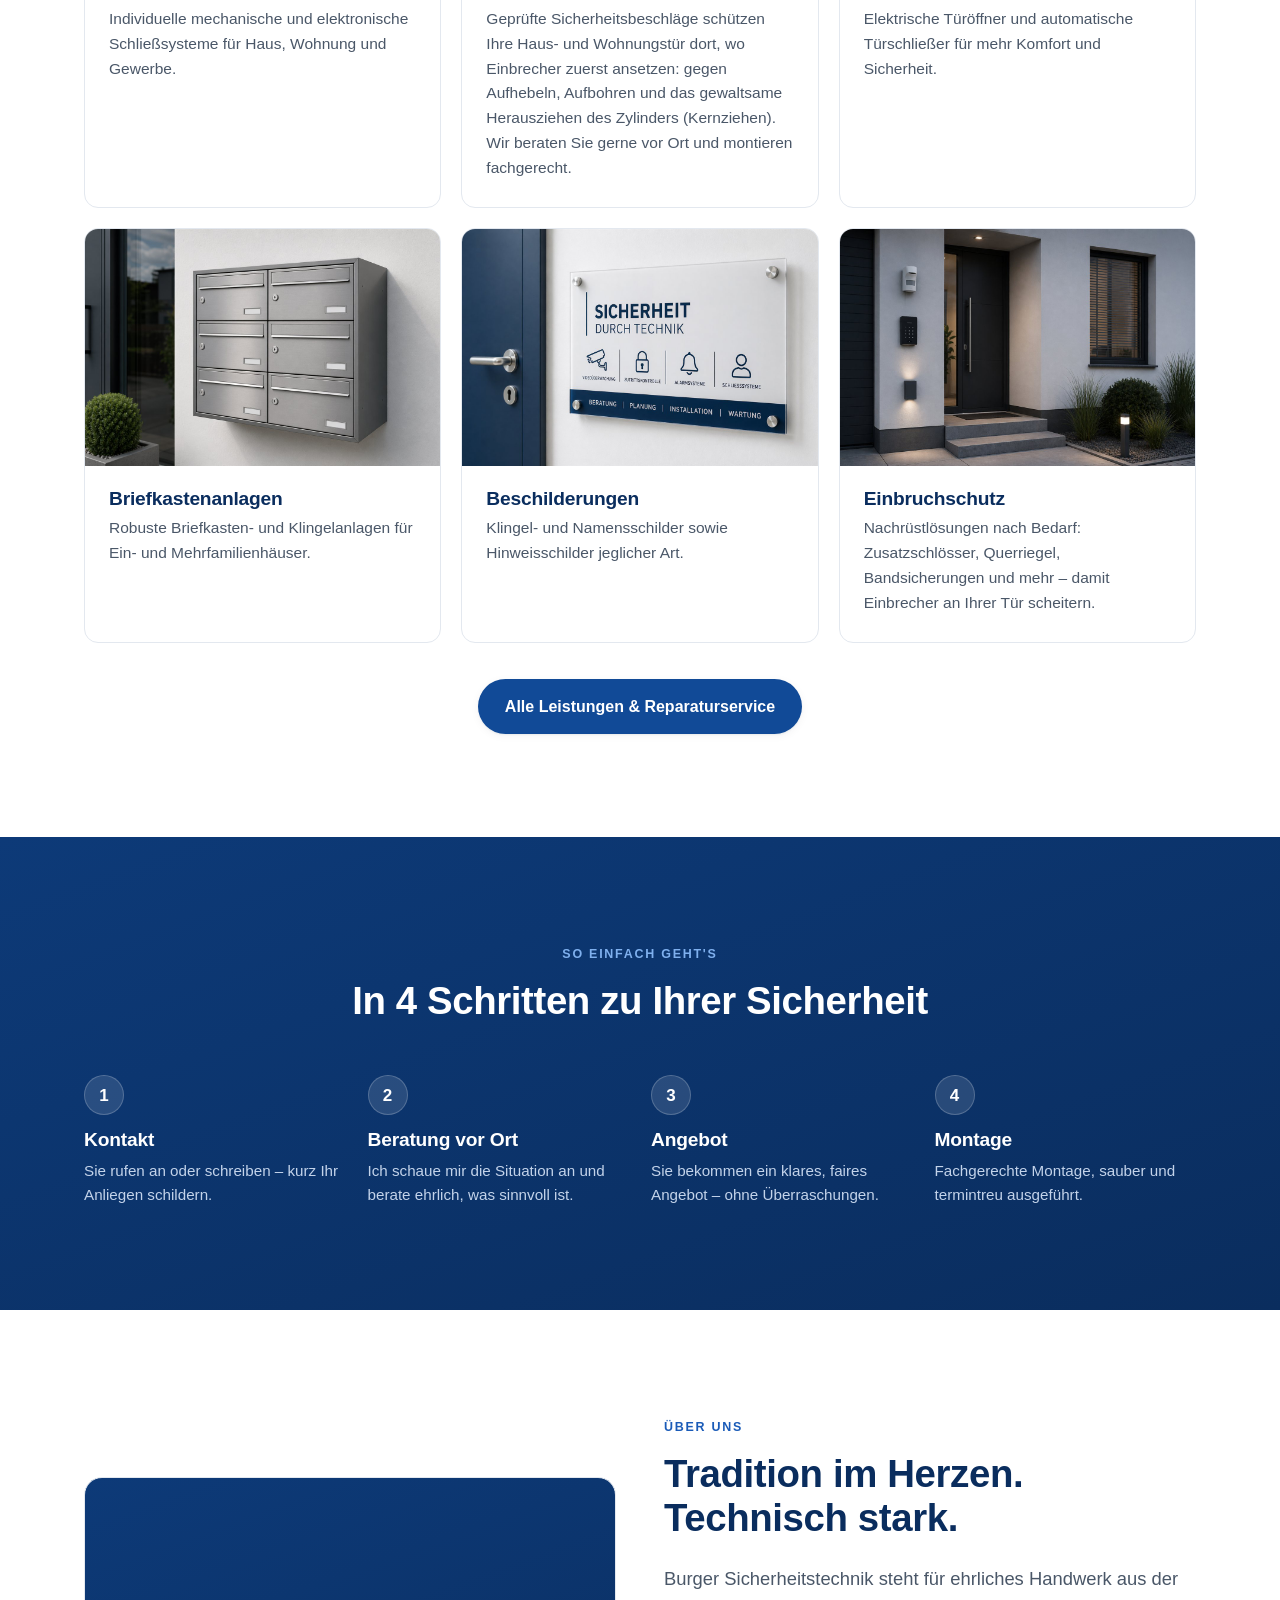
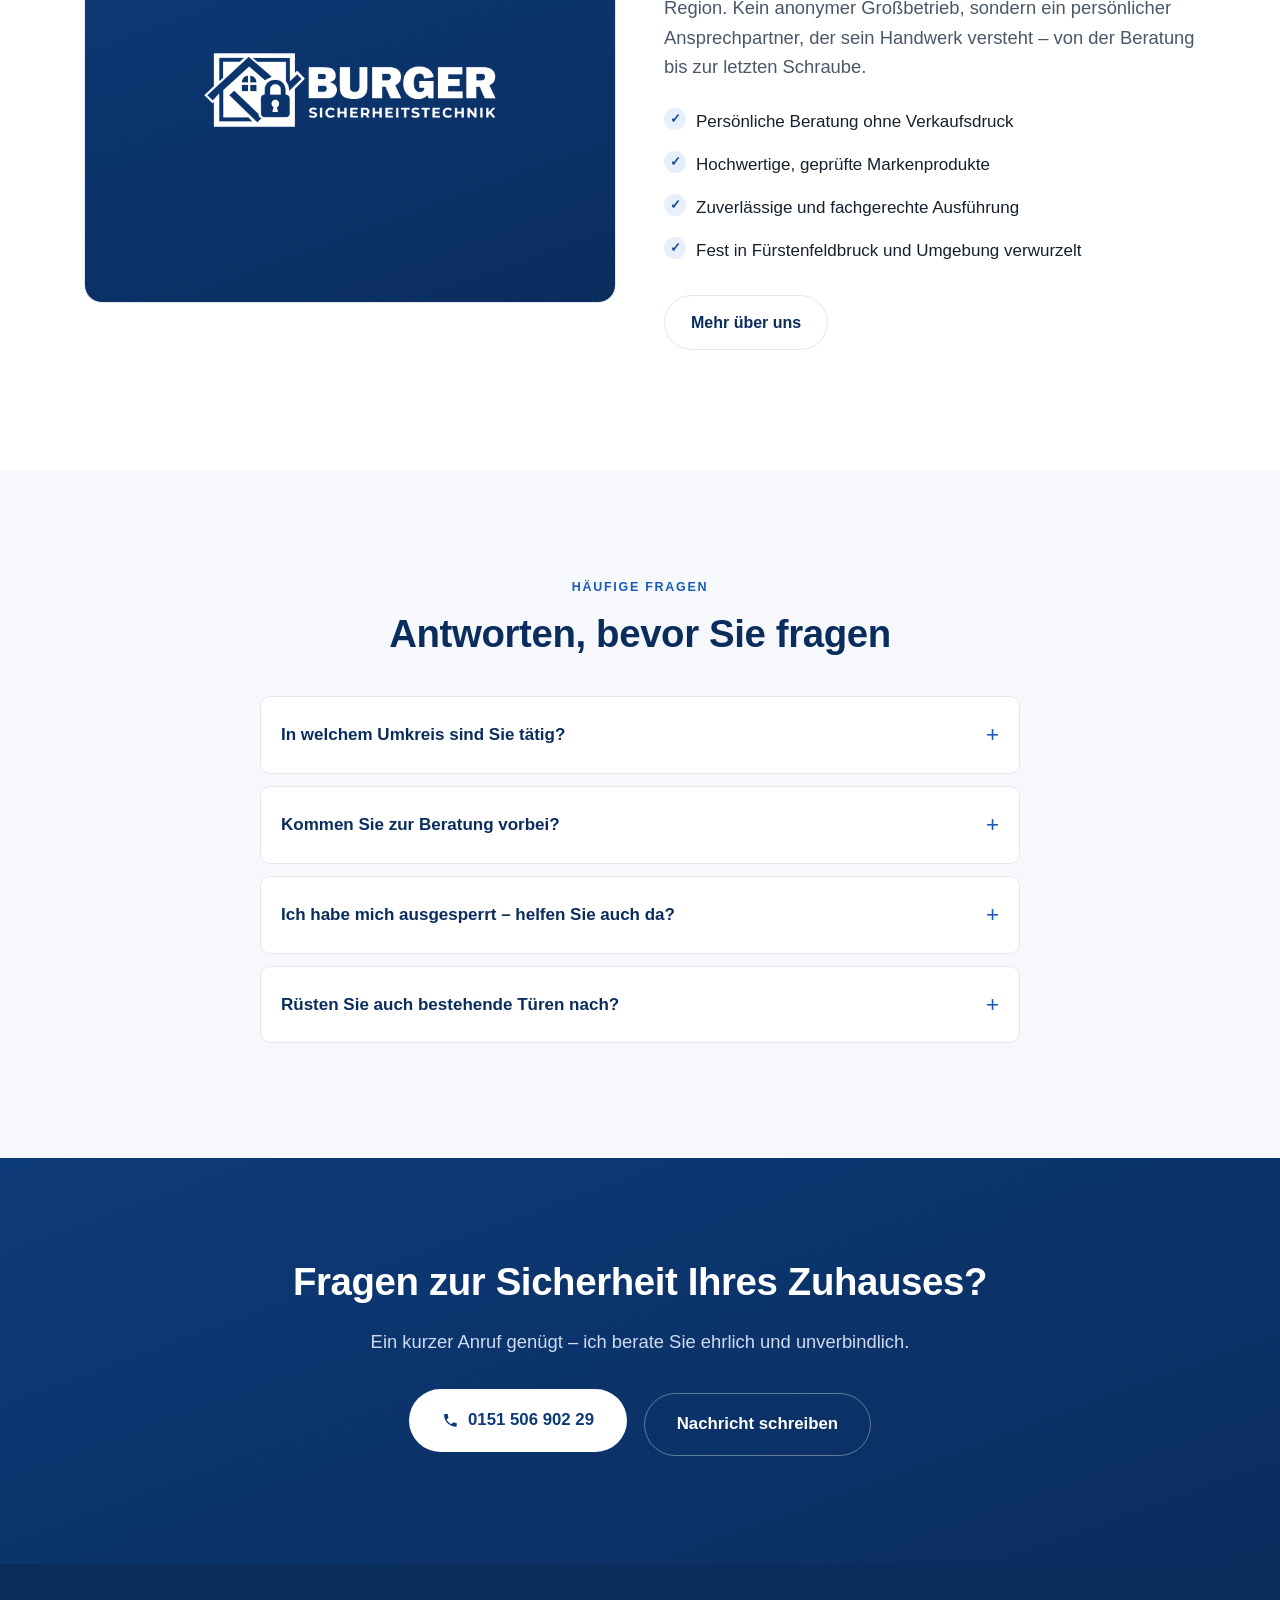
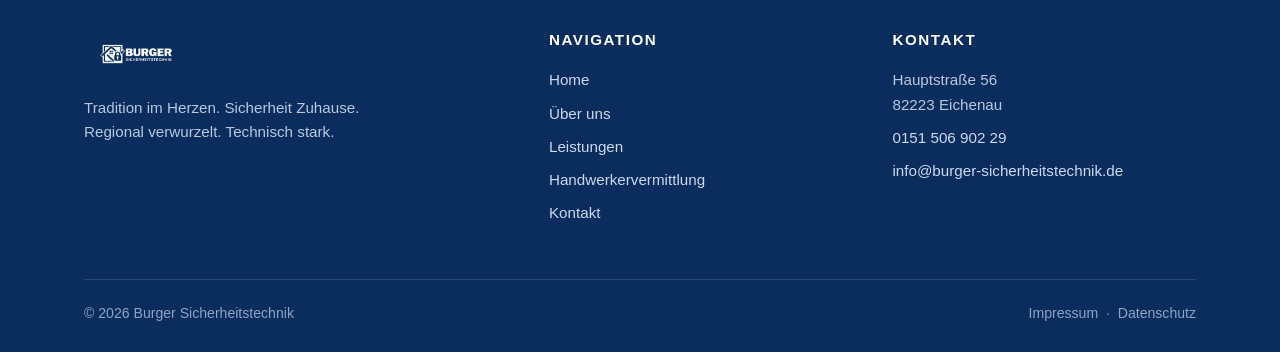
==== commit 812af722: "Hero-Eyebrow: Text zu "In Fürstenfeldbruck und Umgebung verwurzelt." geändert Co-Authored-By: Claude" ====
--- a/index.html
+++ b/index.html
@@ -82,7 +82,7 @@
 <section class="hero-bar">
   <div class="wrap hero-bar__inner">
     <div class="hero-bar__main">
-      <span class="eyebrow">Regional in Fürstenfeldbruck verwurzelt</span>
+      <span class="eyebrow">In Fürstenfeldbruck und Umgebung verwurzelt.</span>
       <h1>Sicherheit für Ihr Zuhause – vom Fachmann.</h1>
       <p class="hero-bar__lead">Schließanlagen, Einbruchschutz und Sicherheitsbeschläge – fachgerecht geplant und zuverlässig montiert.</p>
     </div>
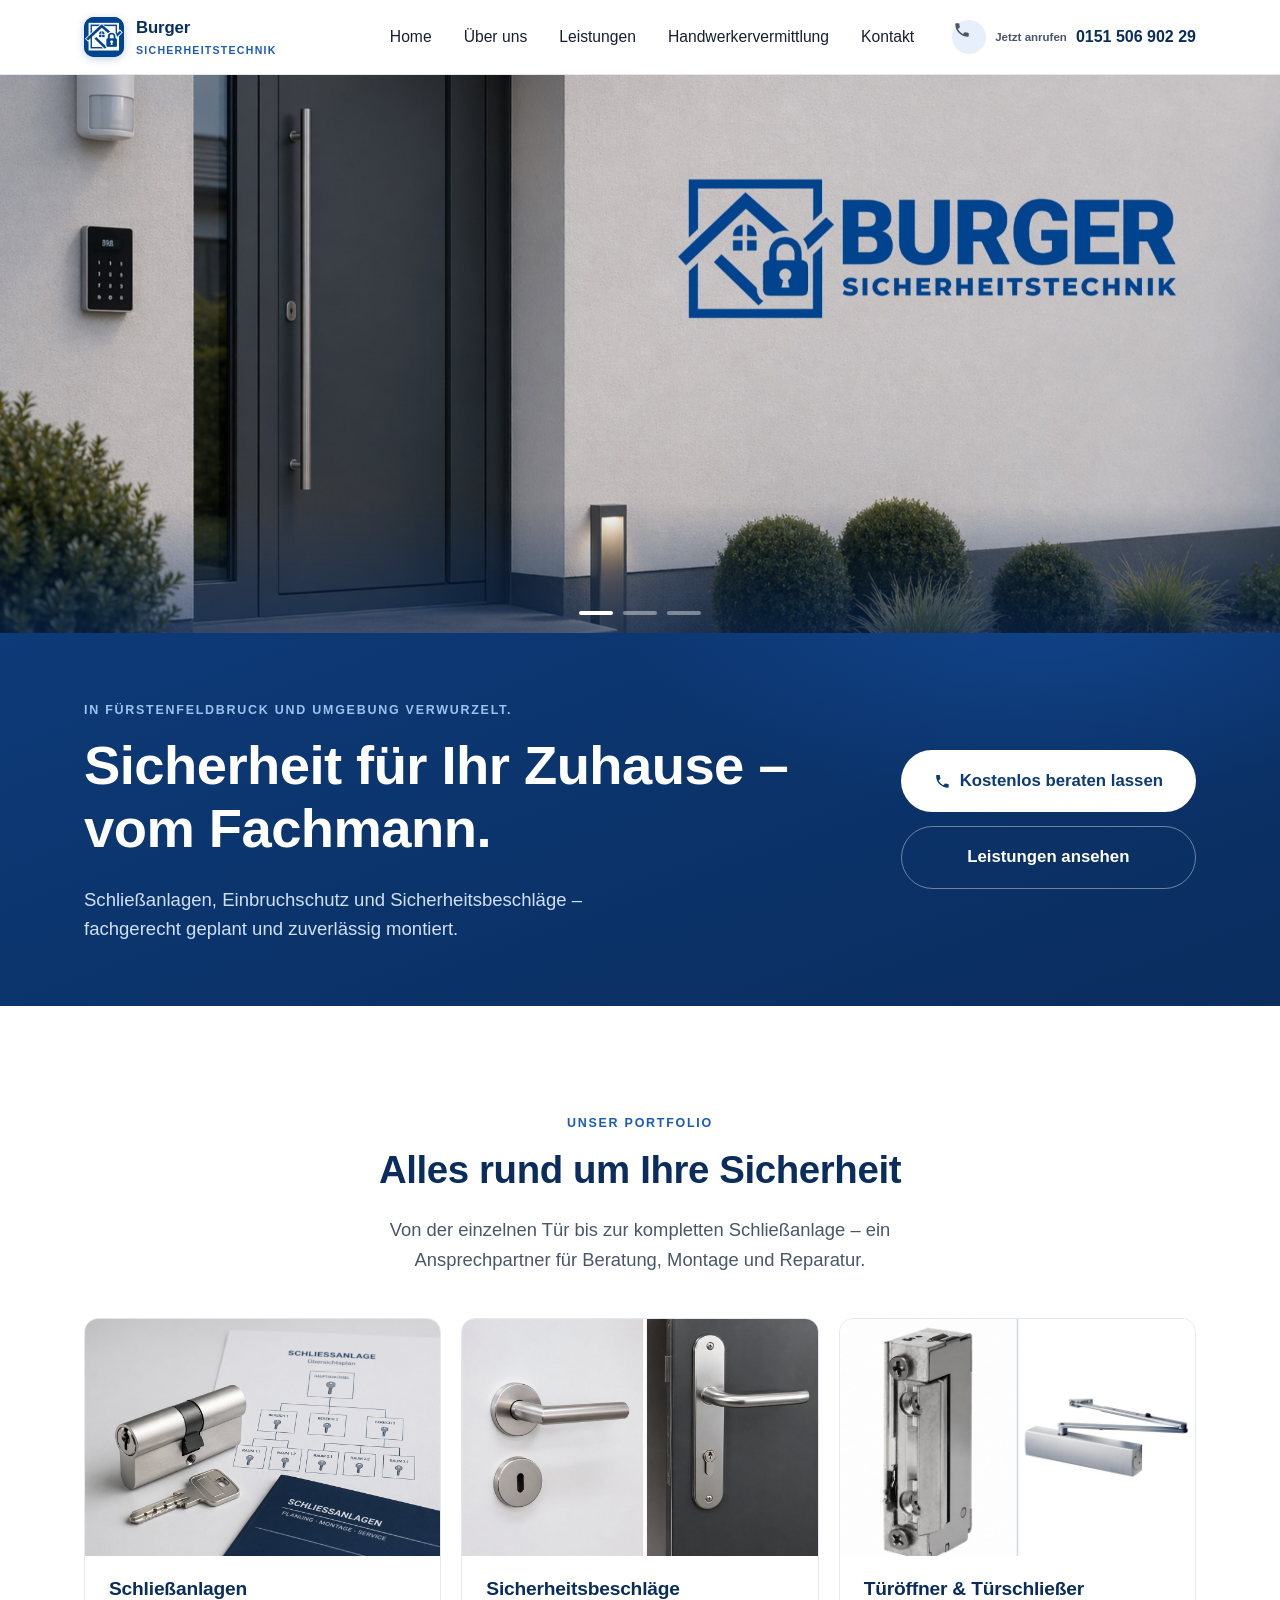
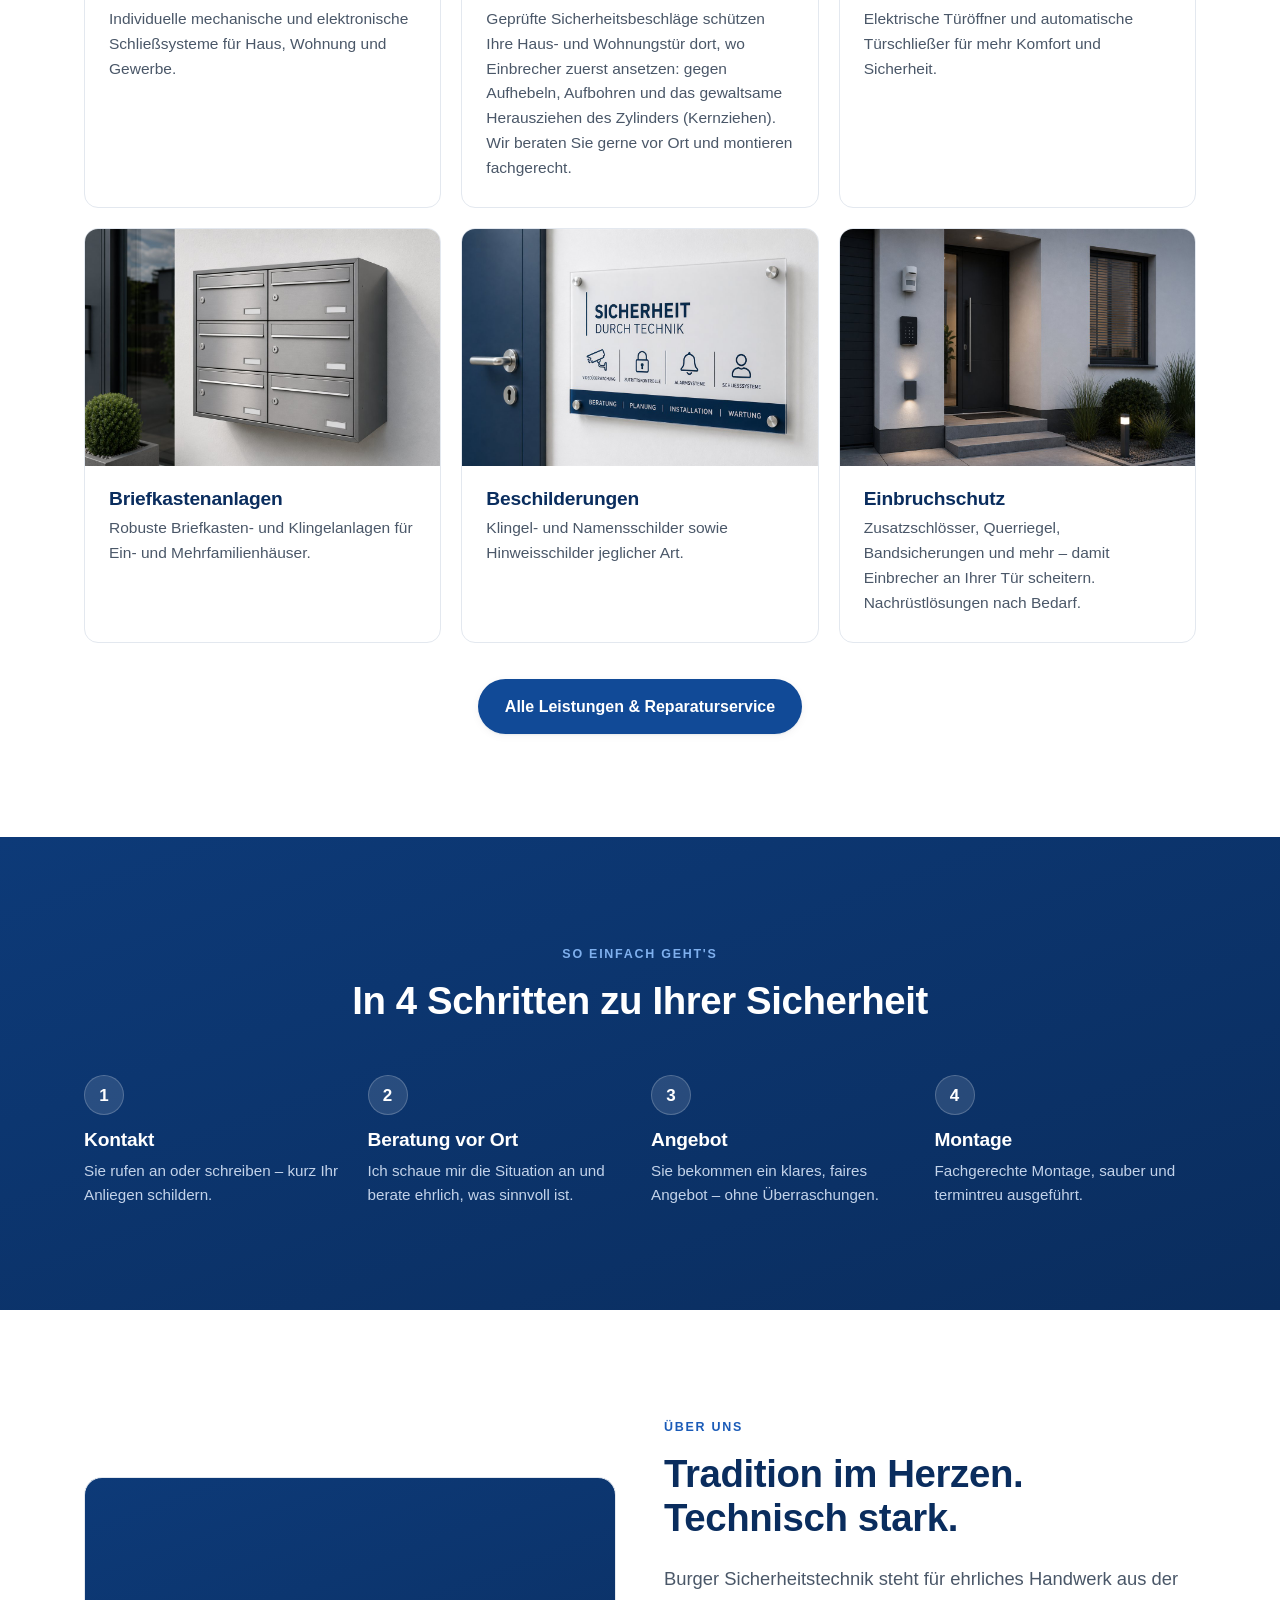
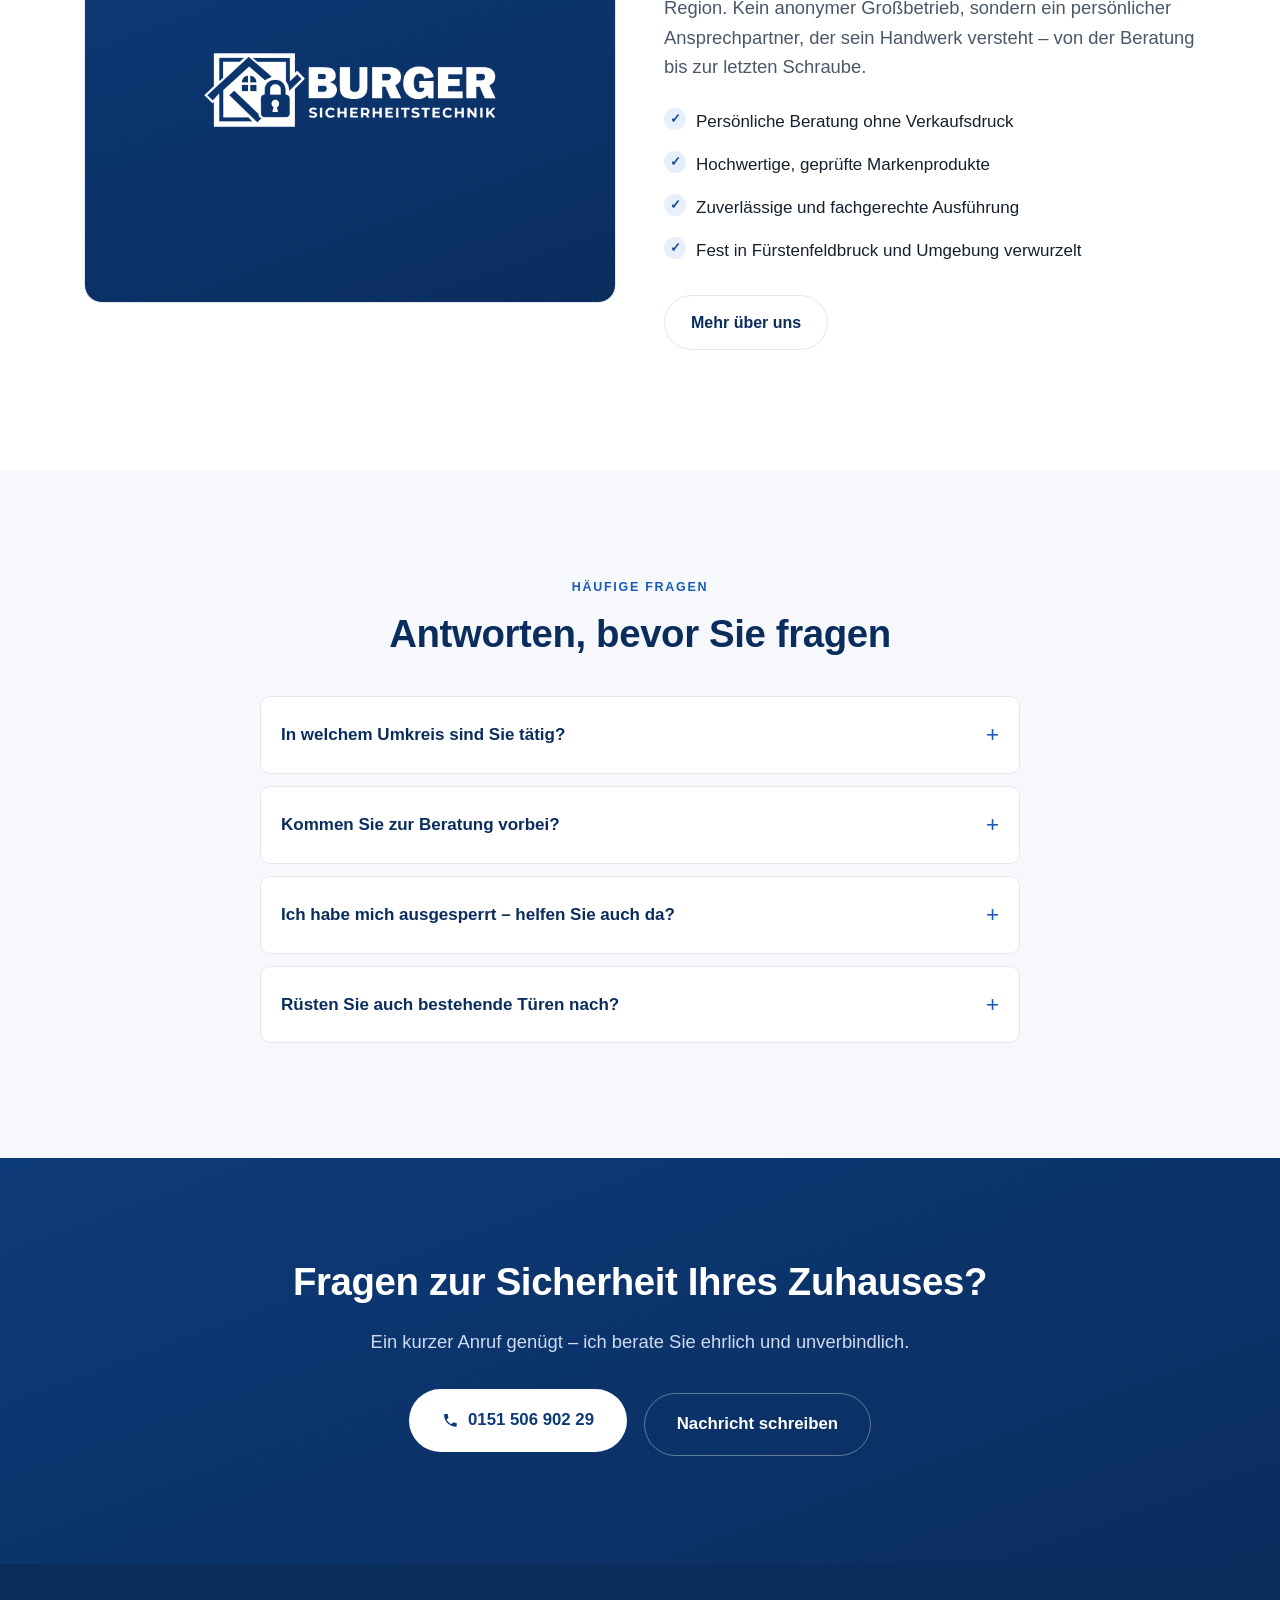
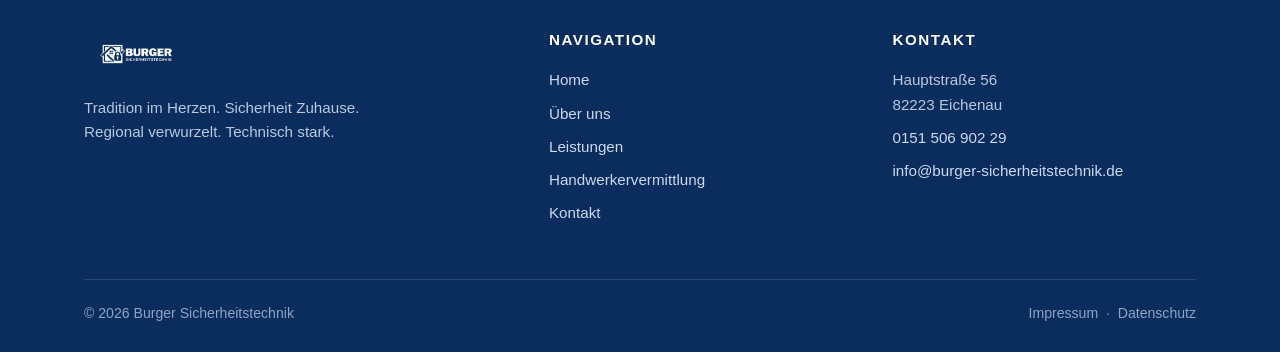
==== commit 8d1142e3: "Einbruchschutz-Karte: "Nachrüstlösungen nach Bedarf" ans Ende, Doppelpunkt zu Punkt (Start + Leistun" ====
--- a/index.html
+++ b/index.html
@@ -125,7 +125,7 @@
       </a>
       <a class="pcard" href="leistungen.html">
         <div class="pcard__media"><img src="img/produkte/einbruchschutz.jpg" alt="Einbruchschutz-Nachrüstung an einer Tür" loading="lazy"></div>
-        <div class="pcard__body"><h3>Einbruchschutz</h3><p>Nachrüstlösungen nach Bedarf: Zusatzschlösser, Querriegel, Bandsicherungen und mehr – damit Einbrecher an Ihrer Tür scheitern.</p></div>
+        <div class="pcard__body"><h3>Einbruchschutz</h3><p>Zusatzschlösser, Querriegel, Bandsicherungen und mehr – damit Einbrecher an Ihrer Tür scheitern. Nachrüstlösungen nach Bedarf.</p></div>
       </a>
     </div>
 
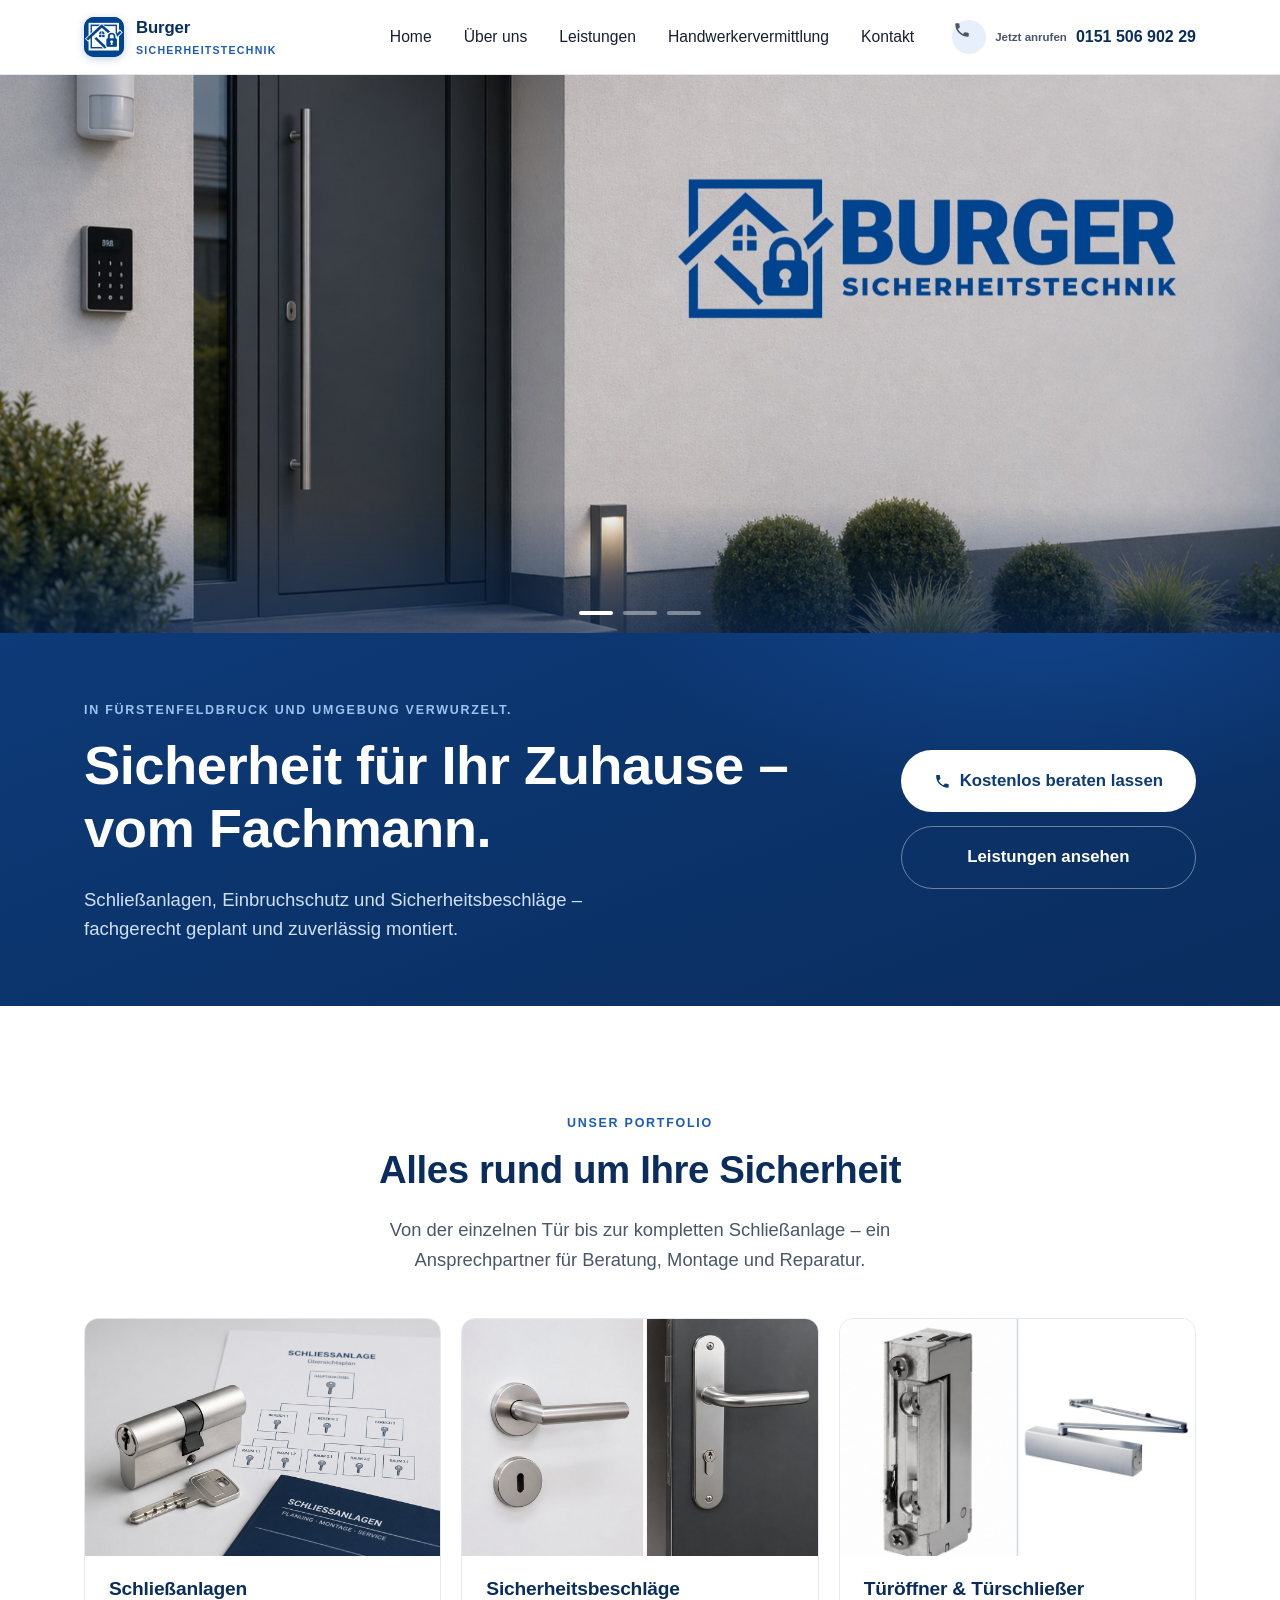
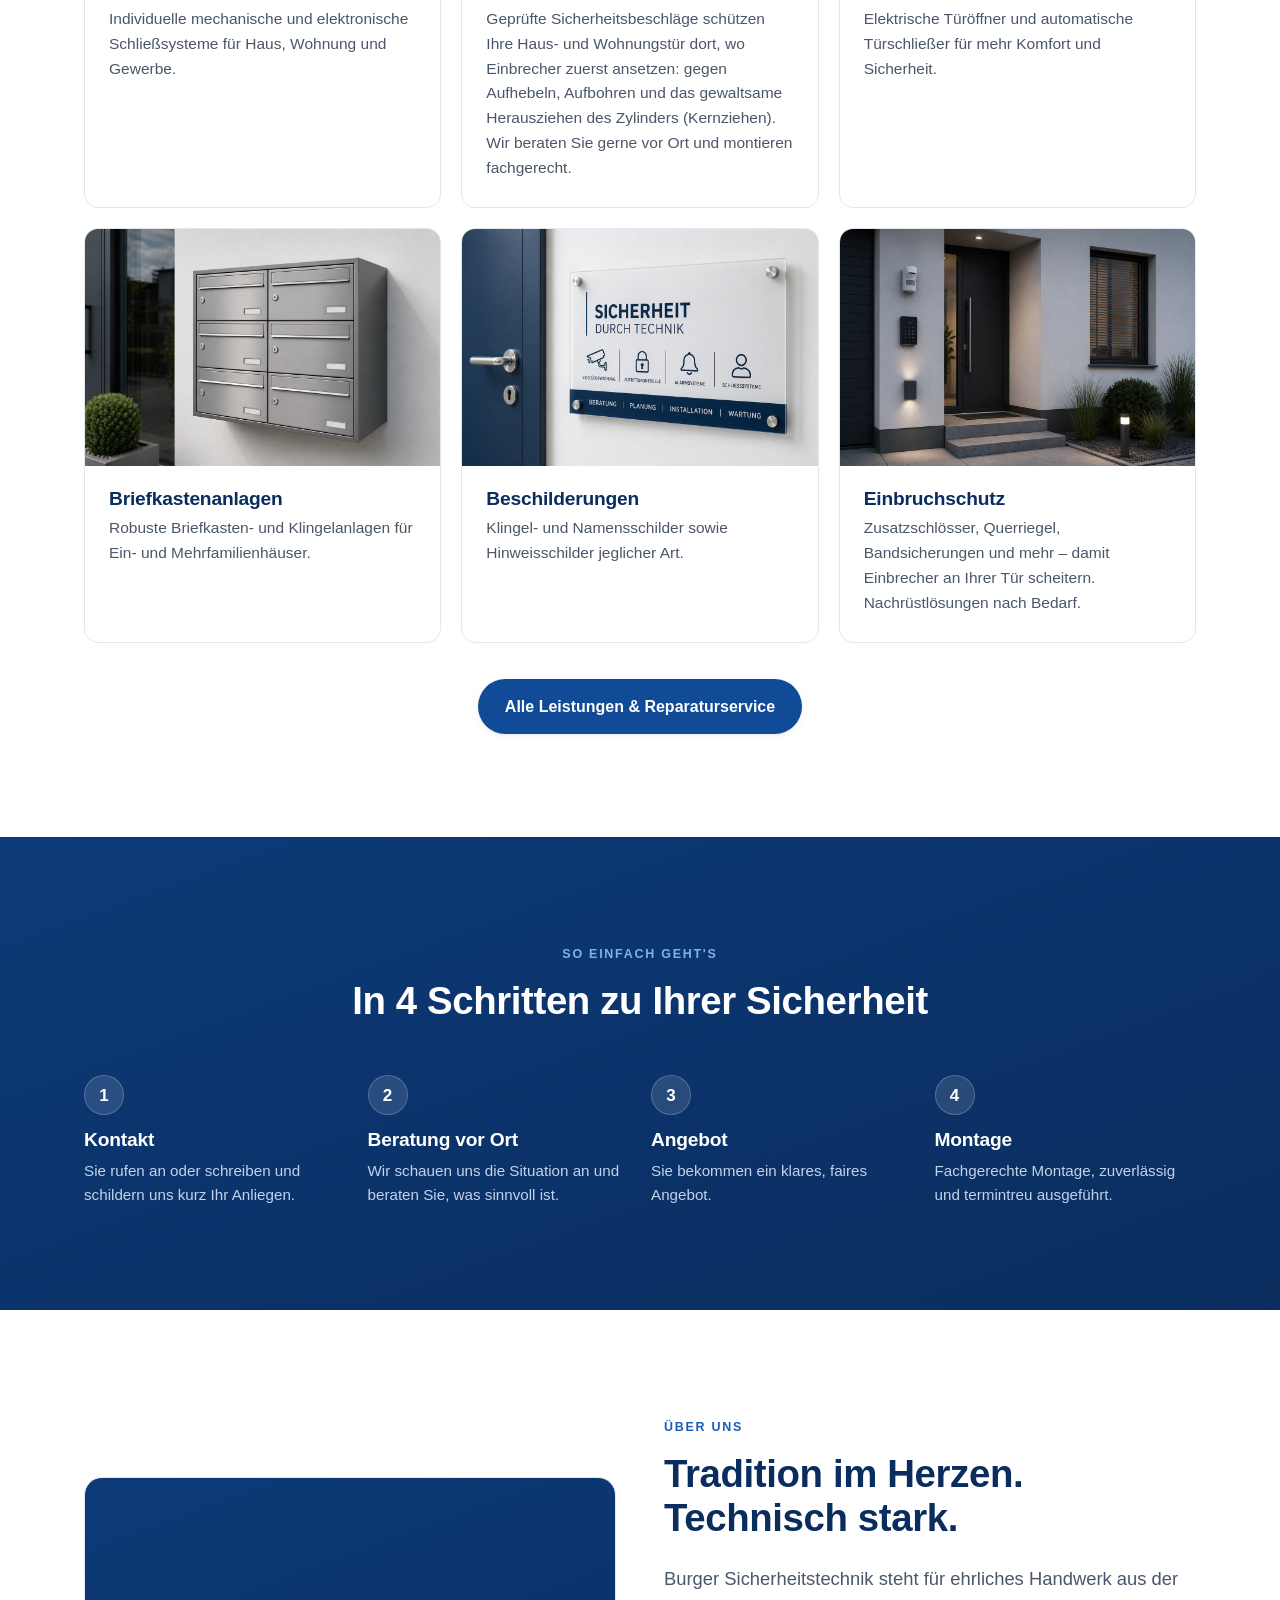
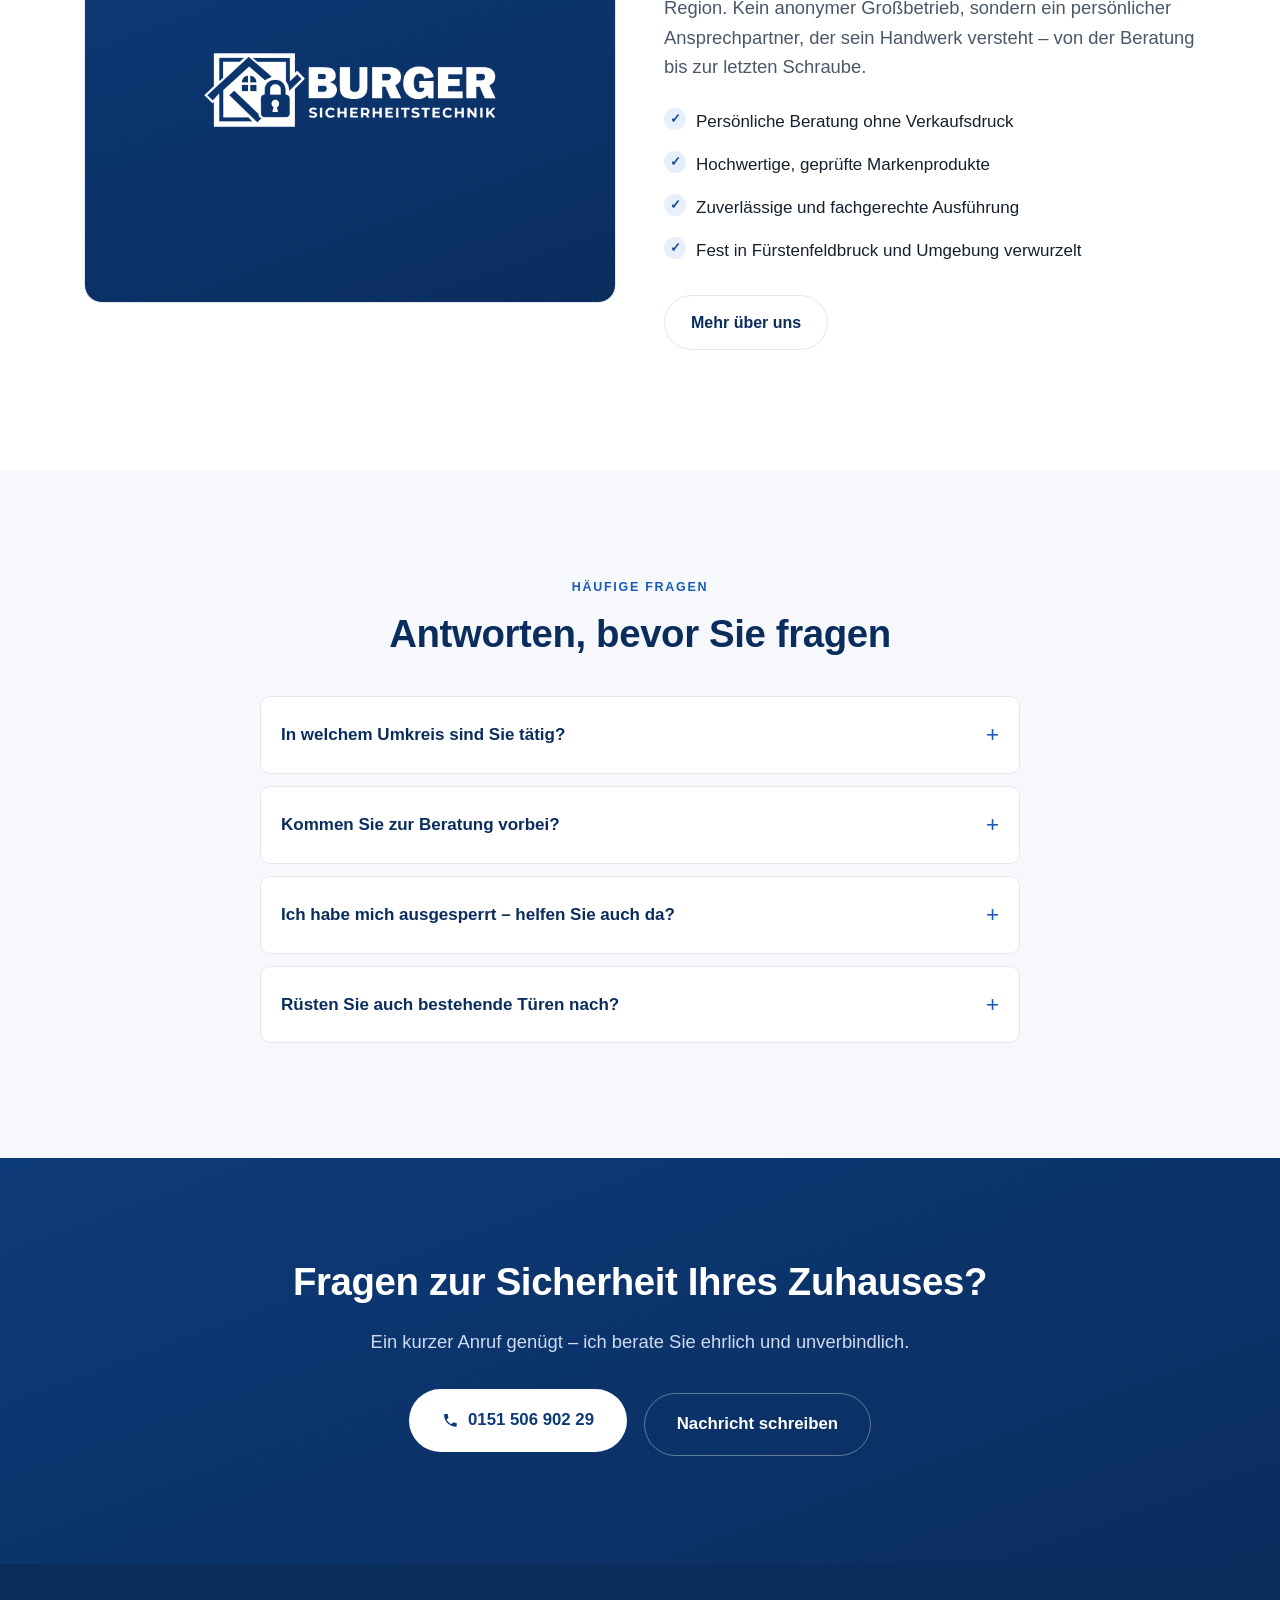
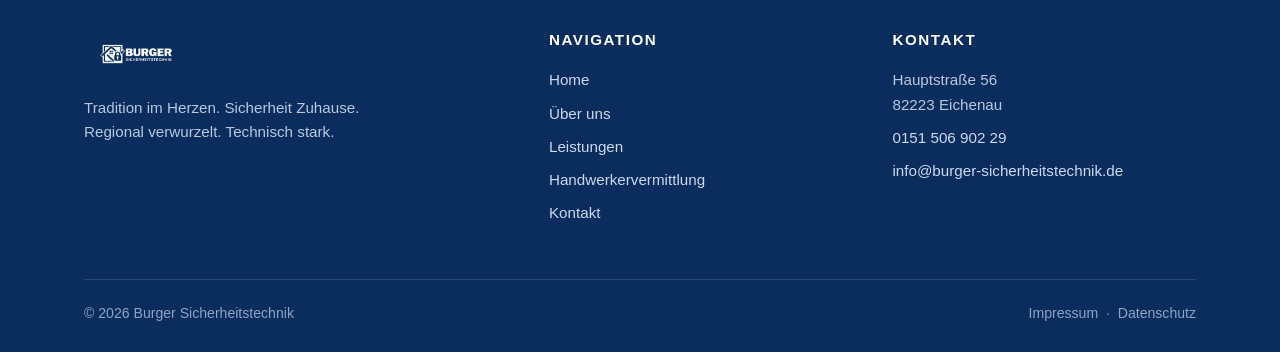
==== commit e7495954: "4-Schritte-Abschnitt: Texte aller vier Schritte angepasst Co-Authored-By: Claude Opus 4.8 (1M contex" ====
--- a/index.html
+++ b/index.html
@@ -143,10 +143,10 @@
       <h2>In 4 Schritten zu Ihrer Sicherheit</h2>
     </div>
     <div class="steps reveal-grid" style="margin-top:44px;">
-      <div class="step"><div class="step__num">1</div><h3>Kontakt</h3><p>Sie rufen an oder schreiben – kurz Ihr Anliegen schildern.</p></div>
-      <div class="step"><div class="step__num">2</div><h3>Beratung vor Ort</h3><p>Ich schaue mir die Situation an und berate ehrlich, was sinnvoll ist.</p></div>
-      <div class="step"><div class="step__num">3</div><h3>Angebot</h3><p>Sie bekommen ein klares, faires Angebot – ohne Überraschungen.</p></div>
-      <div class="step"><div class="step__num">4</div><h3>Montage</h3><p>Fachgerechte Montage, sauber und termintreu ausgeführt.</p></div>
+      <div class="step"><div class="step__num">1</div><h3>Kontakt</h3><p>Sie rufen an oder schreiben und schildern uns kurz Ihr Anliegen.</p></div>
+      <div class="step"><div class="step__num">2</div><h3>Beratung vor Ort</h3><p>Wir schauen uns die Situation an und beraten Sie, was sinnvoll ist.</p></div>
+      <div class="step"><div class="step__num">3</div><h3>Angebot</h3><p>Sie bekommen ein klares, faires Angebot.</p></div>
+      <div class="step"><div class="step__num">4</div><h3>Montage</h3><p>Fachgerechte Montage, zuverlässig und termintreu ausgeführt.</p></div>
     </div>
   </div>
 </section>
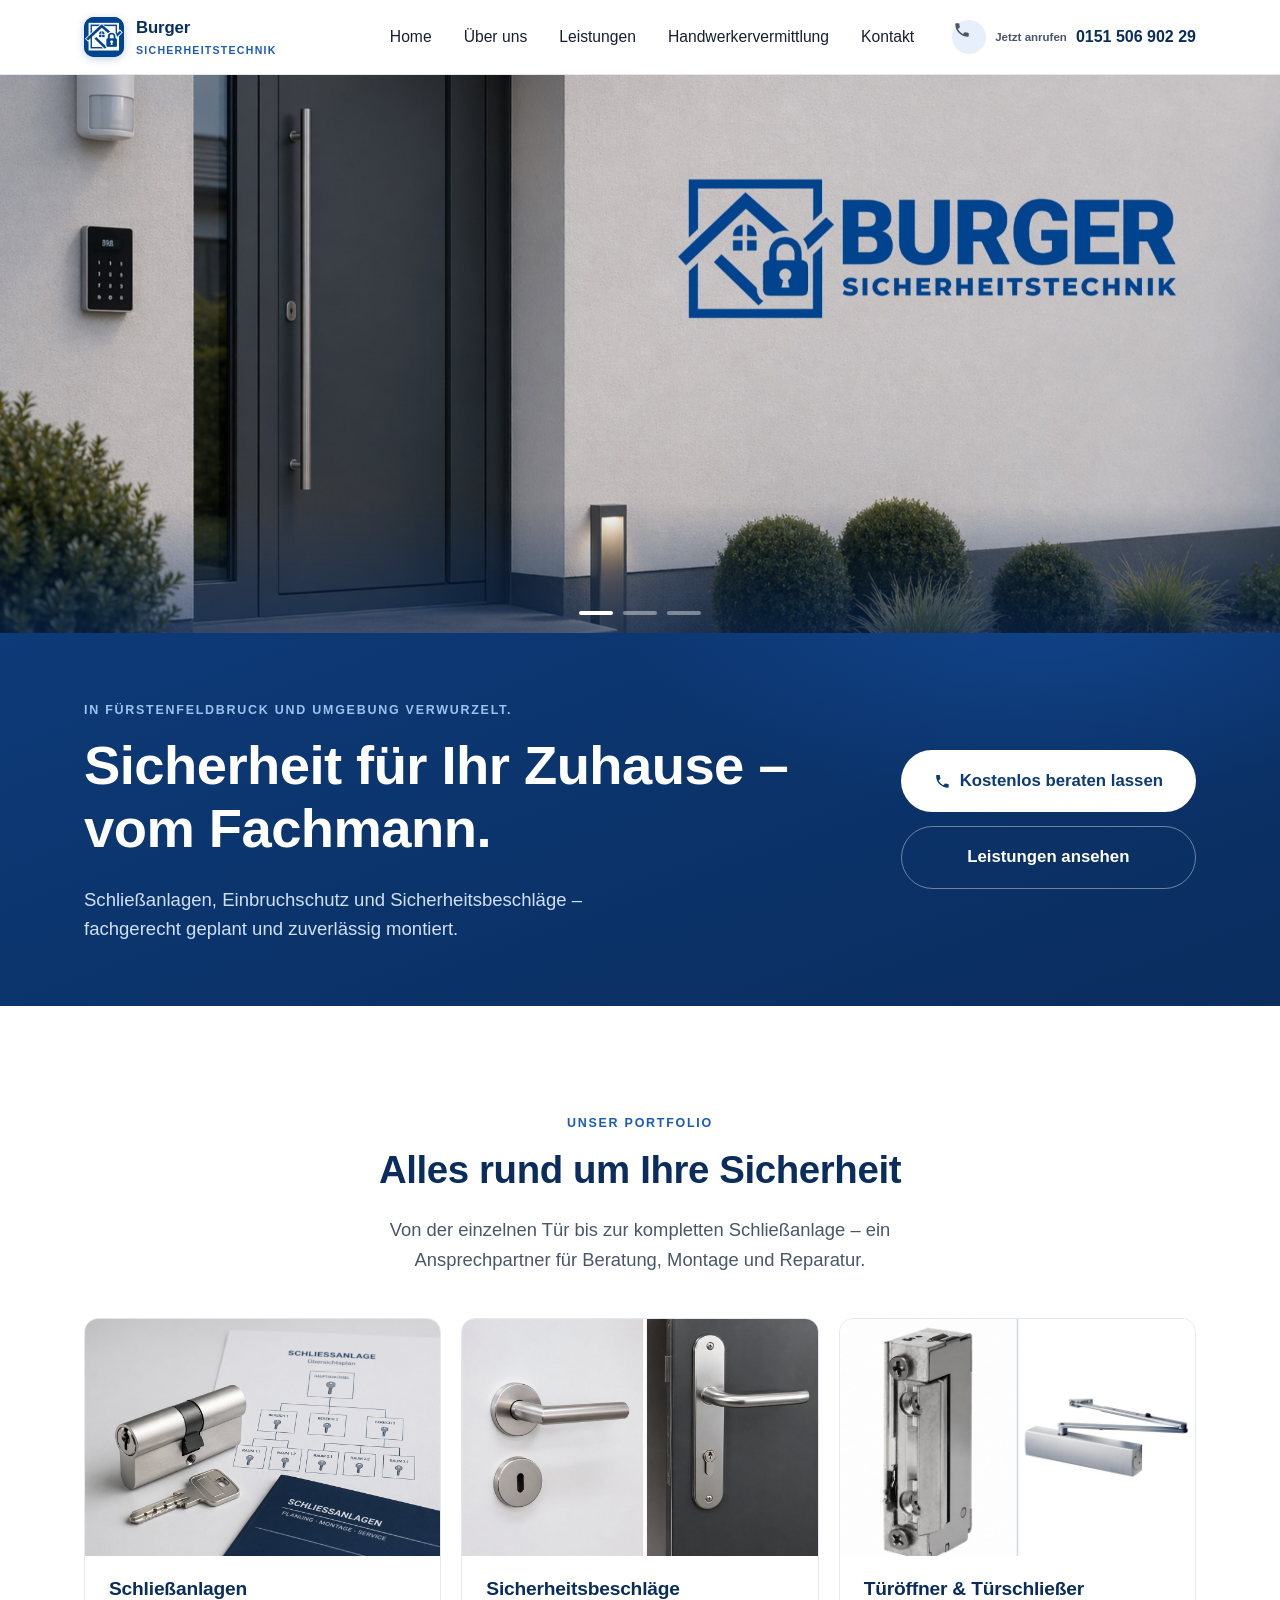
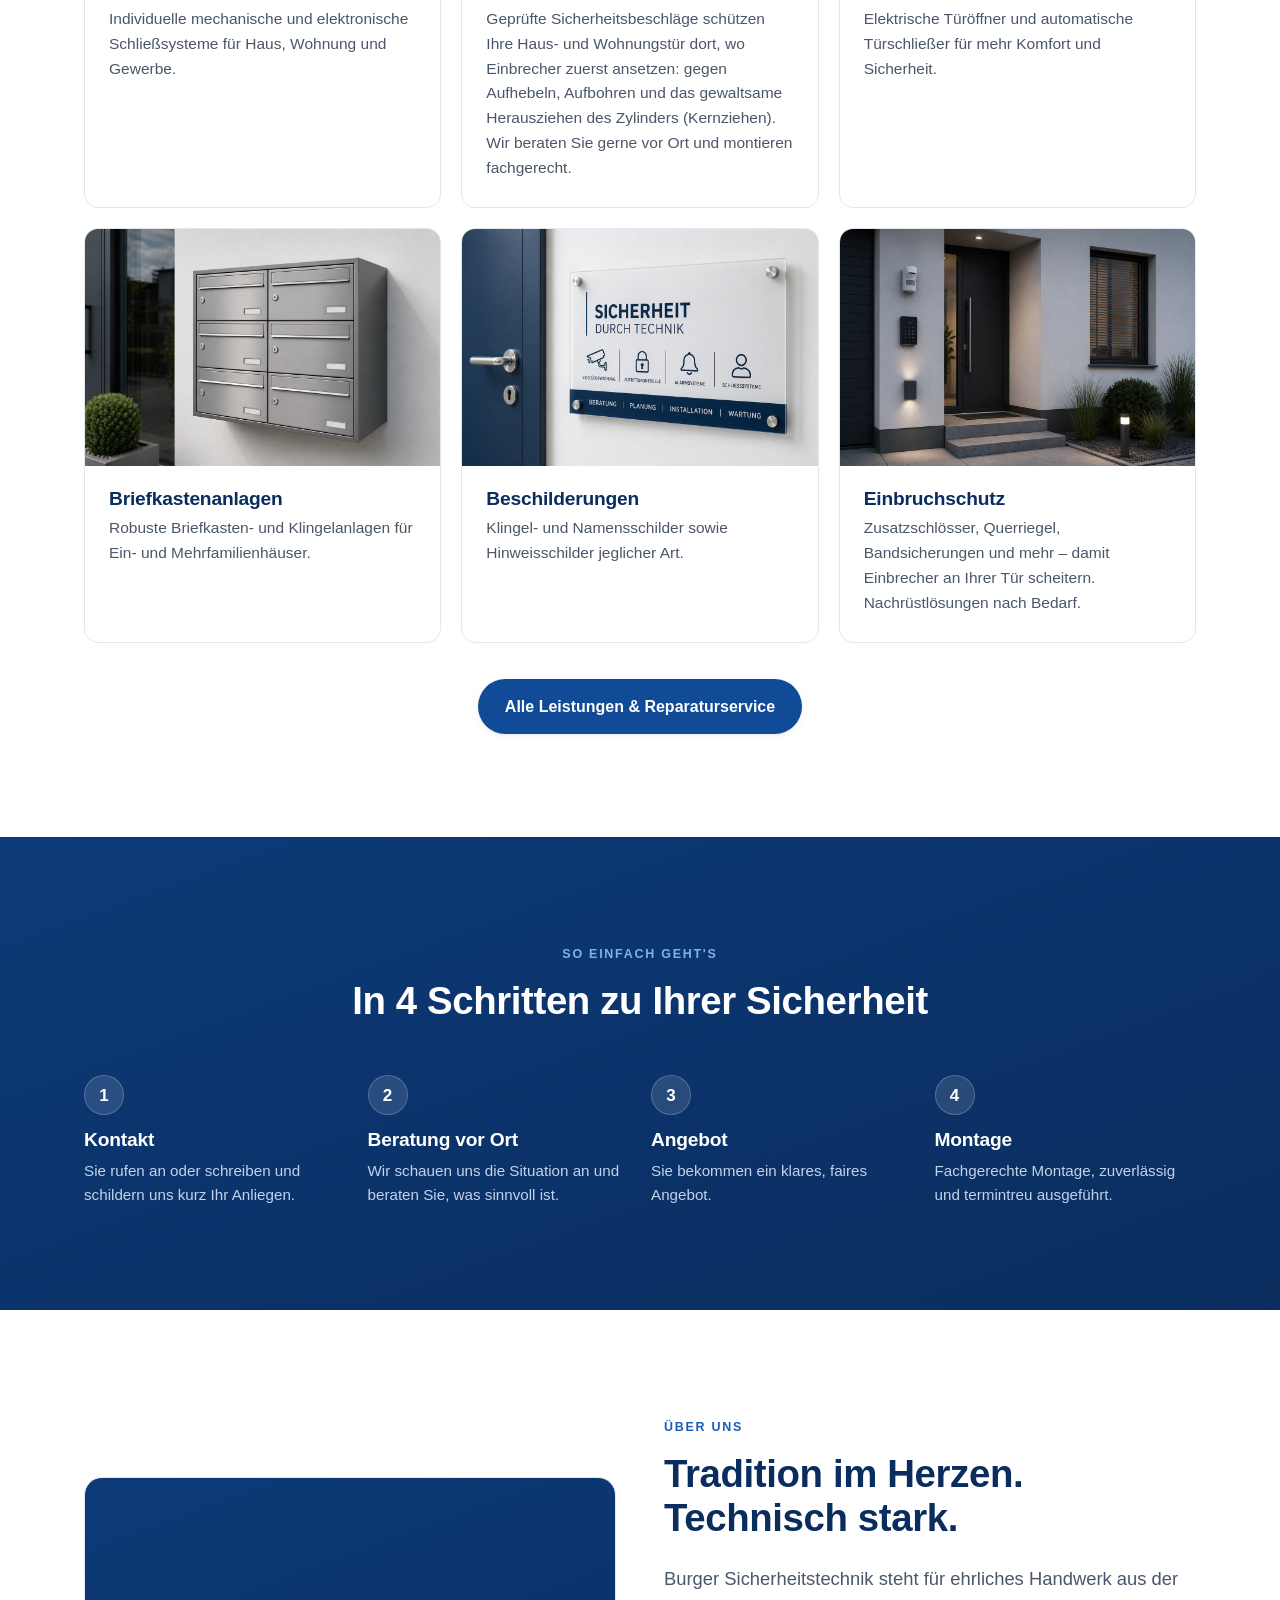
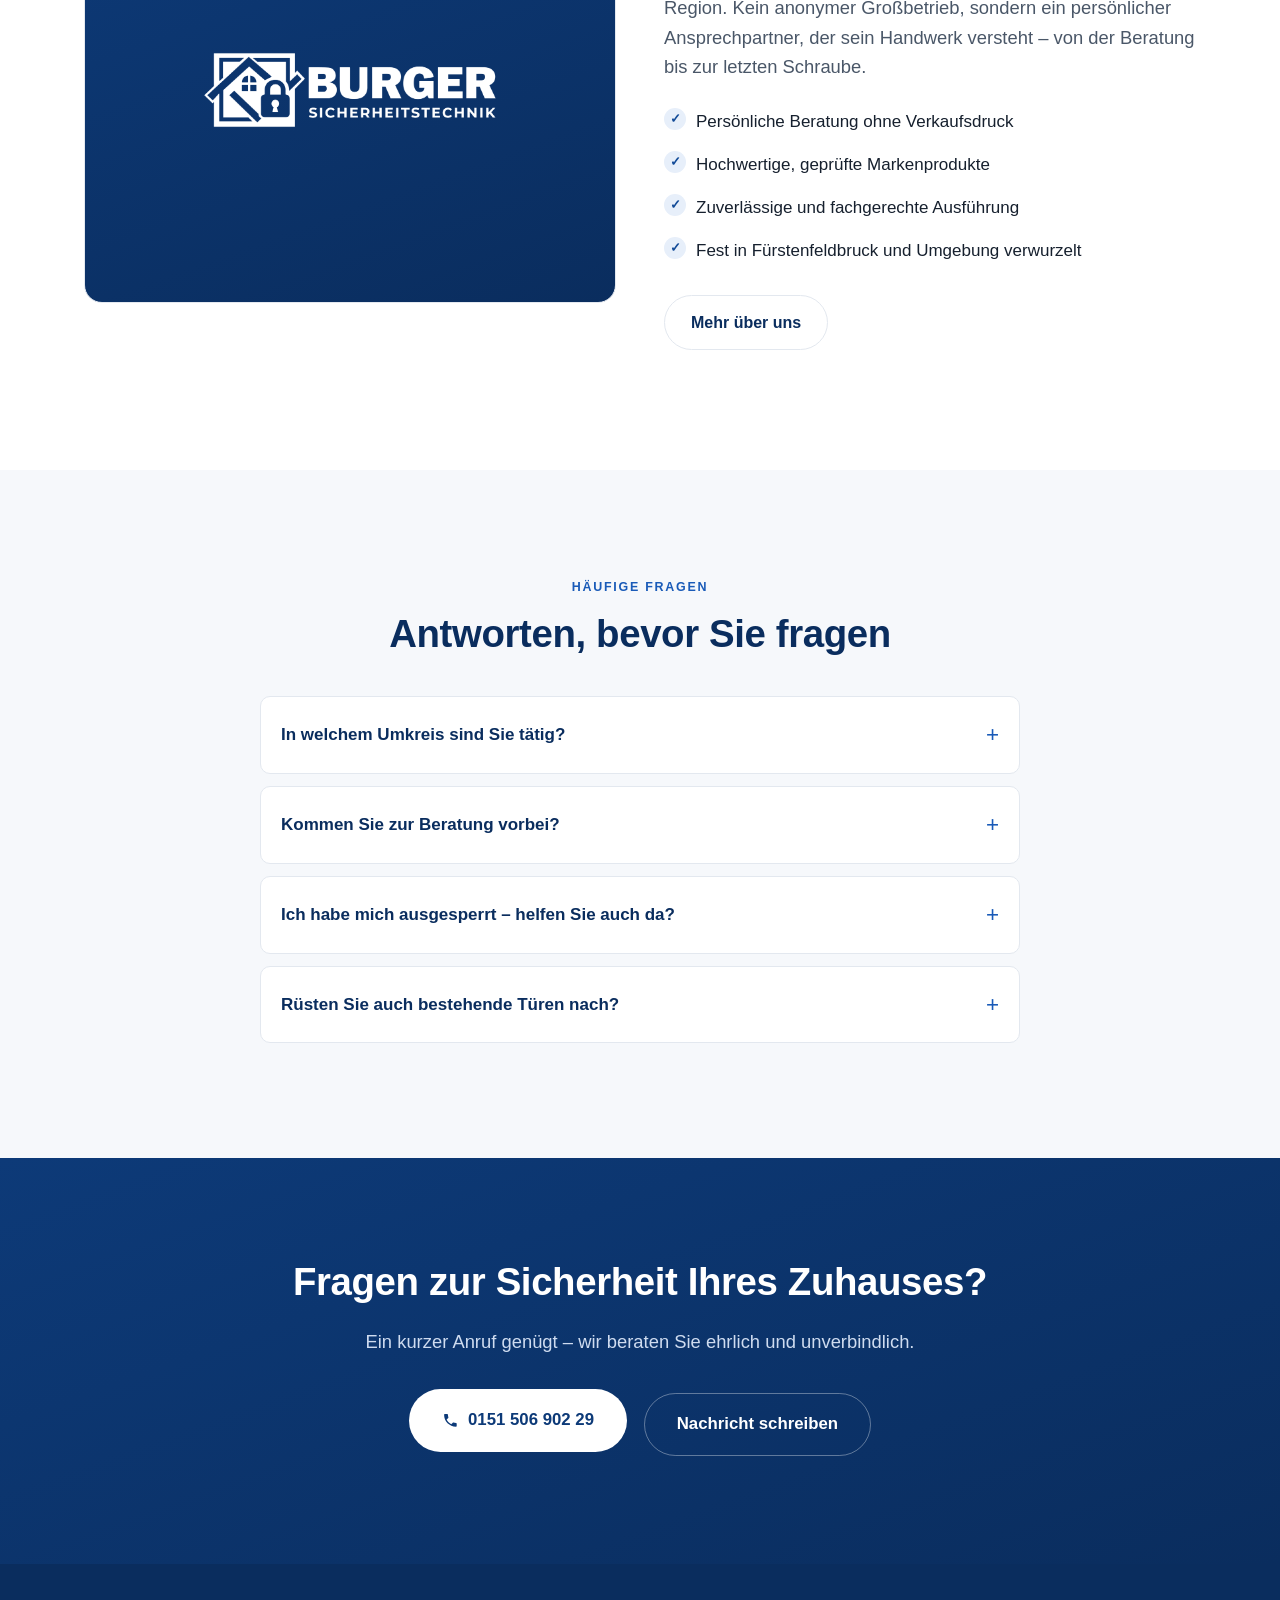
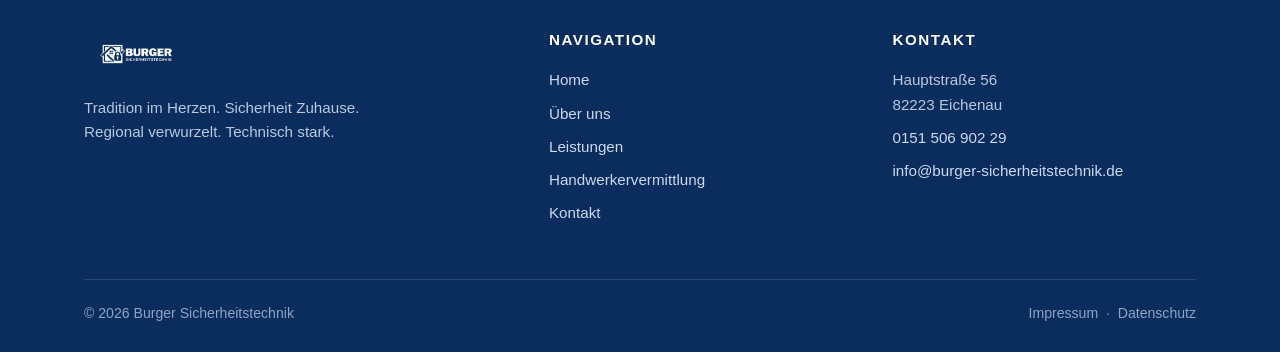
==== commit 57893e5b: "CTA "Nicht sicher…": ich→wir, "beraten" (Start + Leistungen) Co-Authored-By: Claude Opus 4.8 (1M con" ====
--- a/index.html
+++ b/index.html
@@ -190,7 +190,7 @@
 <section class="section section--blue cta-band">
   <div class="wrap reveal">
     <h2>Fragen zur Sicherheit Ihres Zuhauses?</h2>
-    <p class="lead" style="color:#cfdcf0;margin:0 auto 26px;">Ein kurzer Anruf genügt – ich berate Sie ehrlich und unverbindlich.</p>
+    <p class="lead" style="color:#cfdcf0;margin:0 auto 26px;">Ein kurzer Anruf genügt – wir beraten Sie ehrlich und unverbindlich.</p>
     <a href="tel:+4915150690229" class="btn btn--white btn--lg"><svg viewBox="0 0 24 24" width="1em" height="1em" fill="currentColor" aria-hidden="true" style="vertical-align:-.14em"><path d="M6.6 10.8c1.4 2.8 3.8 5.1 6.6 6.6l2.2-2.2c.3-.3.7-.4 1-.2 1.1.4 2.3.6 3.6.6.6 0 1 .4 1 1V20c0 .6-.4 1-1 1C10.6 21 3 13.4 3 4c0-.6.4-1 1-1h3.5c.6 0 1 .4 1 1 0 1.2.2 2.4.6 3.6.1.4 0 .8-.2 1L6.6 10.8z"/></svg>0151 506 902 29</a>
     <a href="kontakt.html" class="btn btn--ghost btn--lg" style="color:#fff;border-color:rgba(255,255,255,.35);">Nachricht schreiben</a>
   </div>
